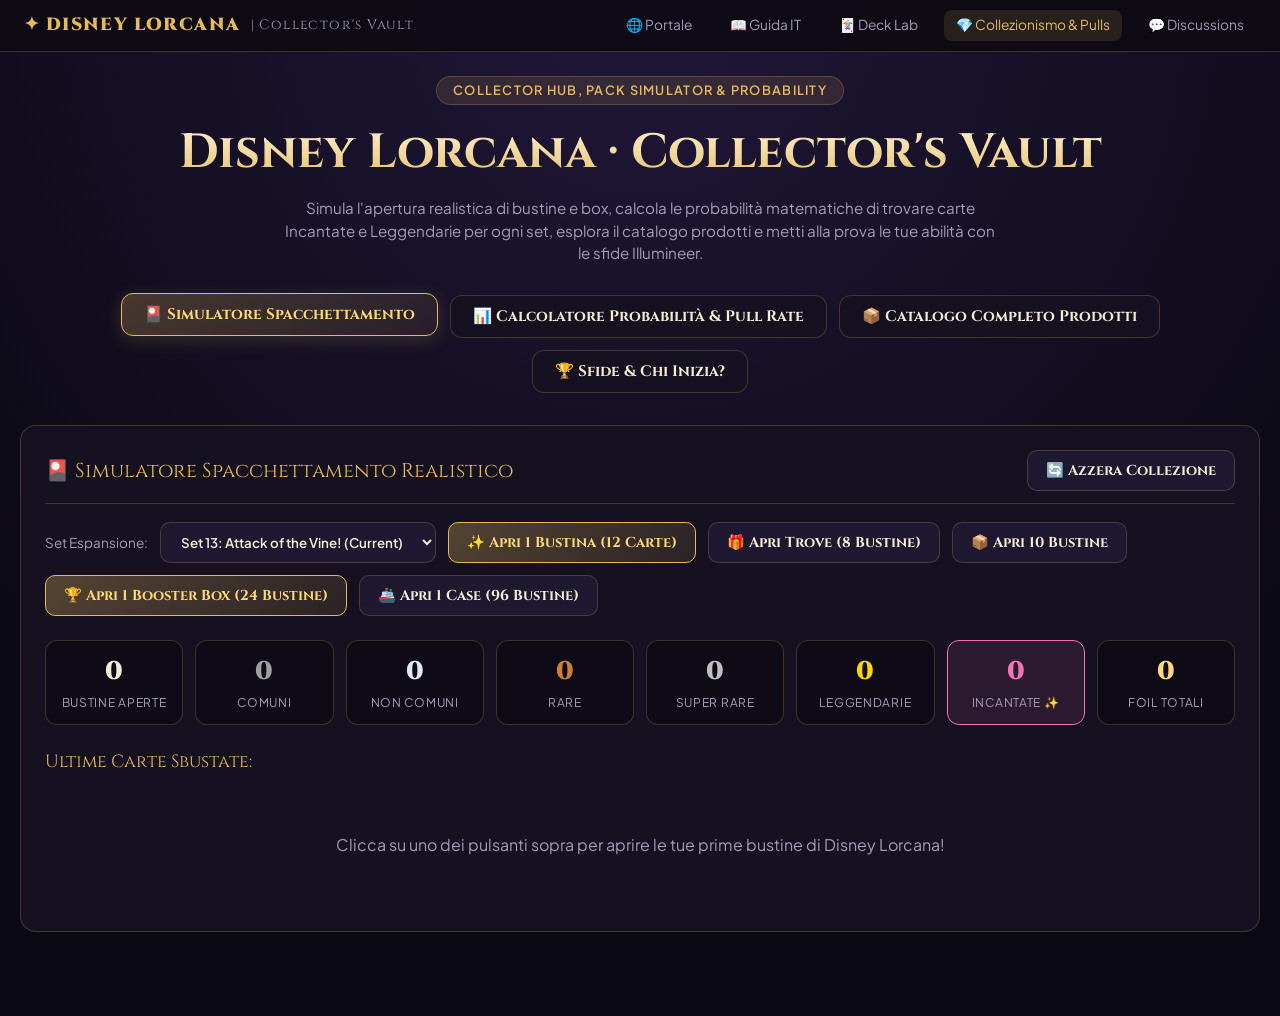
==== collector-vault.html @ 89099b7c "feat: add interactive Deck Lab, Collector's Vault pull simulator, probability calculator and communi" ====
<!DOCTYPE html>
<html lang="it">
<head>
  <meta charset="UTF-8">
  <meta name="viewport" content="width=device-width, initial-scale=1.0">
  <title>Disney Lorcana · Collector's Vault, Pull Simulator &amp; Probability</title>
  <meta name="description" content="Simulatore spacchettamento Disney Lorcana, calcolo probabilità pull rate da 1 a 96 bustine, catalogo completo dei prodotti ufficiali, sfide della community e decider primo giocatore.">
  <link rel="preconnect" href="https://fonts.googleapis.com">
  <link rel="preconnect" href="https://fonts.gstatic.com" crossorigin>
  <link href="https://fonts.googleapis.com/css2?family=Cinzel:wght@600;700;900&family=Plus+Jakarta+Sans:wght@400;500;600;700&display=swap" rel="stylesheet">
  <style>
    :root {
      --bg: #0b0913;
      --surface: #151120;
      --surface-2: #1e1830;
      --surface-hover: #292040;
      --line: rgba(229, 185, 92, 0.22);
      --parch: #f5edd6;
      --muted: #a69bb8;
      --gold: #e5b95c;
      --gold-soft: #ffd978;
      --common: #a0a0a0;
      --uncommon: #e2e8f0;
      --rare: #cd7f32;
      --super-rare: #c0c0c0;
      --legendary: #ffd700;
      --enchanted: #f472b6;
    }
    * { box-sizing: border-box; margin: 0; padding: 0; }
    body {
      background: radial-gradient(circle at 50% 0%, #201738 0%, var(--bg) 75%);
      color: var(--parch);
      font-family: 'Plus Jakarta Sans', sans-serif;
      min-height: 100vh;
      line-height: 1.5;
    }
    a { color: inherit; text-decoration: none; }

    /* Top Bar */
    .top-bar {
      background: rgba(14, 11, 20, 0.96);
      border-bottom: 1px solid var(--line);
      padding: 10px 24px;
      display: flex;
      justify-content: space-between;
      align-items: center;
      position: sticky;
      top: 0;
      z-index: 1000;
      backdrop-filter: blur(10px);
    }
    .top-brand {
      font-family: 'Cinzel', serif;
      font-weight: 900;
      letter-spacing: .08em;
      color: var(--gold);
      display: flex;
      align-items: center;
      gap: 10px;
      font-size: 1.1rem;
    }
    .top-links {
      display: flex;
      gap: 14px;
      font-size: .86rem;
    }
    .top-links a {
      color: var(--muted);
      padding: 5px 12px;
      border-radius: 8px;
      transition: all .2s;
    }
    .top-links a:hover, .top-links a.active {
      color: var(--gold);
      background: rgba(229, 185, 92, .12);
    }

    .wrap {
      max-width: 1400px;
      margin: 0 auto;
      padding: 24px 20px 60px;
    }

    /* Hero */
    .vault-header {
      text-align: center;
      margin-bottom: 30px;
    }
    .vault-badge {
      display: inline-block;
      padding: 4px 16px;
      border-radius: 99px;
      background: rgba(229, 185, 92, .12);
      border: 1px solid var(--line);
      font-size: .8rem;
      color: var(--gold);
      letter-spacing: .1em;
      text-transform: uppercase;
      font-weight: 600;
      margin-bottom: 12px;
    }
    h1 {
      font-family: 'Cinzel', serif;
      font-size: clamp(2rem, 4vw, 3rem);
      background: linear-gradient(180deg, #fff7df 0%, #e5b95c 100%);
      -webkit-background-clip: text;
      -webkit-text-fill-color: transparent;
      margin-bottom: 8px;
    }
    .vault-desc {
      color: var(--muted);
      font-size: .95rem;
      max-width: 720px;
      margin: 0 auto;
    }

    /* Tabs */
    .vault-tabs {
      display: flex;
      justify-content: center;
      gap: 12px;
      margin: 24px 0 32px;
      flex-wrap: wrap;
    }
    .tab-btn {
      background: var(--surface);
      border: 1px solid var(--line);
      color: var(--parch);
      padding: 10px 22px;
      border-radius: 12px;
      font-family: 'Cinzel', serif;
      font-size: .95rem;
      font-weight: 700;
      cursor: pointer;
      display: flex;
      align-items: center;
      gap: 8px;
      transition: all .2s;
    }
    .tab-btn:hover, .tab-btn.active {
      background: linear-gradient(135deg, rgba(229, 185, 92, .25), rgba(229, 185, 92, .08));
      border-color: var(--gold);
      color: var(--gold-soft);
      transform: translateY(-2px);
      box-shadow: 0 4px 18px rgba(229, 185, 92, .18);
    }

    /* Panels */
    .panel {
      background: var(--surface);
      border: 1px solid var(--line);
      border-radius: 16px;
      padding: 24px;
      margin-bottom: 24px;
    }
    .panel-head {
      display: flex;
      justify-content: space-between;
      align-items: center;
      margin-bottom: 18px;
      border-bottom: 1px solid var(--line);
      padding-bottom: 12px;
    }
    .panel-title {
      font-family: 'Cinzel', serif;
      font-size: 1.25rem;
      color: var(--gold);
      display: flex;
      align-items: center;
      gap: 8px;
    }

    /* Simulator Controls */
    .sim-controls {
      display: flex;
      gap: 12px;
      flex-wrap: wrap;
      margin-bottom: 24px;
      align-items: center;
    }
    .select-set {
      background: var(--surface-2);
      border: 1px solid var(--line);
      border-radius: 10px;
      padding: 10px 16px;
      color: var(--parch);
      font-family: var(--ui);
      font-weight: 600;
      outline: none;
    }
    .btn-pack {
      background: var(--surface-2);
      border: 1px solid var(--line);
      color: var(--parch);
      padding: 10px 18px;
      border-radius: 10px;
      font-family: 'Cinzel', serif;
      font-size: .9rem;
      cursor: pointer;
      font-weight: 700;
      transition: all .2s;
      display: inline-flex;
      align-items: center;
      gap: 6px;
    }
    .btn-pack:hover {
      border-color: var(--gold);
      color: var(--gold);
      transform: translateY(-2px);
    }
    .btn-pack.primary {
      background: linear-gradient(135deg, rgba(229, 185, 92, .3), rgba(229, 185, 92, .1));
      border-color: var(--gold);
      color: var(--gold-soft);
    }

    /* Pull Counter Summary */
    .pull-stats-grid {
      display: grid;
      grid-template-columns: repeat(auto-fit, minmax(130px, 1fr));
      gap: 12px;
      margin-bottom: 24px;
      text-align: center;
    }
    .pull-stat-box {
      background: rgba(0,0,0,0.3);
      border: 1px solid var(--line);
      border-radius: 12px;
      padding: 12px 8px;
    }
    .pull-stat-val {
      font-family: 'Cinzel', serif;
      font-size: 1.6rem;
      font-weight: 900;
      margin-bottom: 2px;
    }
    .pull-stat-lbl {
      font-size: .75rem;
      color: var(--muted);
      text-transform: uppercase;
      letter-spacing: .06em;
    }

    /* Pulled Cards Display */
    .cards-grid {
      display: grid;
      grid-template-columns: repeat(auto-fill, minmax(140px, 1fr));
      gap: 12px;
      max-height: 540px;
      overflow-y: auto;
      padding: 10px 4px;
    }
    .pulled-card {
      background: var(--surface-2);
      border: 1px solid var(--line);
      border-radius: 10px;
      padding: 12px 10px;
      text-align: center;
      position: relative;
      display: flex;
      flex-direction: column;
      justify-content: space-between;
      min-height: 140px;
      transition: all .25s;
    }
    .pulled-card:hover {
      transform: translateY(-4px);
    }
    .pulled-card.rarity-Common { border-color: rgba(255,255,255,0.15); }
    .pulled-card.rarity-Uncommon { border-color: rgba(255,255,255,0.4); }
    .pulled-card.rarity-Rare { border-color: var(--rare); box-shadow: 0 0 10px rgba(205,127,50,0.2); }
    .pulled-card.rarity-Super-Rare { border-color: var(--super-rare); box-shadow: 0 0 12px rgba(192,192,192,0.3); }
    .pulled-card.rarity-Legendary {
      border-color: var(--legendary);
      box-shadow: 0 0 20px rgba(255,215,0,0.4);
      background: linear-gradient(160deg, rgba(255,215,0,0.1), var(--surface-2));
    }
    .pulled-card.rarity-Enchanted {
      border-color: var(--enchanted);
      background: linear-gradient(135deg, rgba(244,114,182,0.25), rgba(168,85,247,0.25), var(--surface-2));
      box-shadow: 0 0 30px rgba(244,114,182,0.6);
      animation: pulseShimmer 2s infinite alternate;
    }
    @keyframes pulseShimmer {
      from { transform: scale(1); box-shadow: 0 0 20px rgba(244,114,182,0.5); }
      to { transform: scale(1.03); box-shadow: 0 0 35px rgba(168,85,247,0.8); }
    }
    .pulled-foil-badge {
      position: absolute;
      top: 6px;
      right: 6px;
      font-size: .65rem;
      background: linear-gradient(90deg, #ffd700, #ff80bf);
      color: #0b0913;
      font-weight: 900;
      padding: 2px 6px;
      border-radius: 99px;
    }

    /* Probability Calculator Section */
    .slider-box {
      background: rgba(0,0,0,0.3);
      border: 1px solid var(--line);
      border-radius: 12px;
      padding: 20px;
      margin-bottom: 20px;
    }
    .slider-row {
      display: flex;
      align-items: center;
      gap: 16px;
      margin-top: 10px;
    }
    .slider-input {
      flex: 1;
      accent-color: var(--gold);
      height: 8px;
    }
    .slider-count-display {
      font-family: 'Cinzel', serif;
      font-size: 1.8rem;
      font-weight: 700;
      color: var(--gold);
      min-width: 80px;
      text-align: right;
    }
    .expectancy-grid {
      display: grid;
      grid-template-columns: repeat(auto-fit, minmax(220px, 1fr));
      gap: 16px;
    }
    .exp-card {
      background: var(--surface-2);
      border: 1px solid var(--line);
      border-radius: 12px;
      padding: 16px;
    }
    .exp-title {
      font-size: .82rem;
      color: var(--muted);
      text-transform: uppercase;
      letter-spacing: .06em;
      margin-bottom: 6px;
    }
    .exp-value {
      font-family: 'Cinzel', serif;
      font-size: 1.6rem;
      font-weight: 700;
      color: var(--parch);
    }
    .exp-sub {
      font-size: .8rem;
      color: var(--muted);
      margin-top: 4px;
    }

    /* Product Catalog Grid */
    .prod-grid {
      display: grid;
      grid-template-columns: repeat(auto-fit, minmax(300px, 1fr));
      gap: 20px;
    }
    .prod-card {
      background: var(--surface-2);
      border: 1px solid var(--line);
      border-radius: 14px;
      padding: 20px;
      display: flex;
      flex-direction: column;
      justify-content: space-between;
    }
    .prod-icon {
      font-size: 2.2rem;
      margin-bottom: 8px;
    }
    .prod-title {
      font-family: 'Cinzel', serif;
      font-size: 1.15rem;
      color: var(--gold);
      margin-bottom: 6px;
    }
    .prod-contents {
      font-size: .86rem;
      color: var(--muted);
      margin-bottom: 14px;
    }
    .prod-tag {
      display: inline-block;
      font-size: .74rem;
      background: rgba(229,185,92,0.12);
      border: 1px solid var(--line);
      padding: 4px 10px;
      border-radius: 6px;
      color: var(--gold-soft);
      font-weight: 600;
    }

    /* Challenges & Achievements */
    .quest-card {
      background: linear-gradient(135deg, rgba(229,185,92,0.1), var(--surface-2));
      border: 1px solid var(--gold);
      border-radius: 16px;
      padding: 24px;
      text-align: center;
      margin-bottom: 24px;
    }
    .quest-title {
      font-family: 'Cinzel', serif;
      font-size: 1.4rem;
      color: var(--gold);
      margin-bottom: 10px;
    }
    .quest-body {
      font-size: 1.05rem;
      color: var(--parch);
      max-width: 600px;
      margin: 0 auto 18px;
    }
    .achieve-grid {
      display: grid;
      grid-template-columns: repeat(auto-fit, minmax(260px, 1fr));
      gap: 16px;
    }
    .achieve-box {
      background: var(--surface-2);
      border: 1px solid var(--line);
      border-radius: 12px;
      padding: 16px;
      display: flex;
      align-items: center;
      gap: 14px;
      cursor: pointer;
      transition: all .2s;
    }
    .achieve-box.unlocked {
      border-color: #4ade80;
      background: rgba(74, 222, 128, 0.08);
    }
    .achieve-icon {
      font-size: 2rem;
      filter: grayscale(100%);
      transition: filter .2s;
    }
    .achieve-box.unlocked .achieve-icon {
      filter: grayscale(0%);
    }

    /* Coin Flipper Decider */
    .coin-wrap {
      text-align: center;
      padding: 20px;
    }
    .coin {
      width: 100px;
      height: 100px;
      margin: 0 auto 16px;
      border-radius: 50%;
      background: linear-gradient(45deg, #ffd700, #b2862d);
      border: 3px solid #fff3c4;
      display: flex;
      align-items: center;
      justify-content: center;
      font-family: 'Cinzel', serif;
      font-size: 1.8rem;
      font-weight: 900;
      color: #0b0913;
      box-shadow: 0 0 24px rgba(255, 215, 0, 0.4);
      cursor: pointer;
      transition: transform 0.6s ease-out;
    }
    .coin.flipping {
      animation: flipCoin 0.8s ease-in-out;
    }
    @keyframes flipCoin {
      0% { transform: rotateY(0deg) scale(1); }
      50% { transform: rotateY(720deg) scale(1.2); }
      100% { transform: rotateY(1440deg) scale(1); }
    }
  </style>
</head>
<body>

  <!-- Top Bar -->
  <div class="top-bar">
    <a href="index.html" class="top-brand">
      <span>✦ DISNEY LORCANA</span>
      <span style="color:var(--muted);font-weight:400;font-size:.85rem;">| Collector's Vault</span>
    </a>
    <div class="top-links">
      <a href="index.html">🌐 Portale</a>
      <a href="guide/guida-lorcana-it.html">📖 Guida IT</a>
      <a href="deck-lab.html">🃏 Deck Lab</a>
      <a href="collector-vault.html" class="active">💎 Collezionismo &amp; Pulls</a>
      <a href="https://github.com/MRJonam91/disney-lorcana-companion/discussions" target="_blank">💬 Discussions</a>
    </div>
  </div>

  <div class="wrap">

    <div class="vault-header">
      <div class="vault-badge">Collector Hub, Pack Simulator &amp; Probability</div>
      <h1>Disney Lorcana · Collector's Vault</h1>
      <p class="vault-desc">Simula l'apertura realistica di bustine e box, calcola le probabilità matematiche di trovare carte Incantate e Leggendarie per ogni set, esplora il catalogo prodotti e metti alla prova le tue abilità con le sfide Illumineer.</p>
    </div>

    <!-- Navigation Tabs -->
    <div class="vault-tabs">
      <button class="tab-btn active" onclick="switchVaultTab('simulator')">🎴 Simulatore Spacchettamento</button>
      <button class="tab-btn" onclick="switchVaultTab('probability')">📊 Calcolatore Probabilità &amp; Pull Rate</button>
      <button class="tab-btn" onclick="switchVaultTab('products')">📦 Catalogo Completo Prodotti</button>
      <button class="tab-btn" onclick="switchVaultTab('challenges')">🏆 Sfide &amp; Chi Inizia?</button>
    </div>

    <!-- 1. SIMULATOR VIEW -->
    <div id="view-simulator">
      <div class="panel">
        <div class="panel-head">
          <div class="panel-title">🎴 Simulatore Spacchettamento Realistico</div>
          <button class="btn-pack" onclick="resetPullStats()">🔄 Azzera Collezione</button>
        </div>

        <!-- Controls -->
        <div class="sim-controls">
          <label style="font-size:.85rem;color:var(--muted);">Set Espansione:</label>
          <select class="select-set" id="selectSimSet" onchange="changeSet()">
            <option value="set13">Set 13: Attack of the Vine! (Current)</option>
            <option value="set14">Set 14: Hyperia City (New Release)</option>
            <option value="set12">Set 12: Wilds Unknown</option>
            <option value="set1">Set 1: The First Chapter</option>
            <option value="set2">Set 2: Rise of the Floodborn</option>
            <option value="set3">Set 3: Into the Inklands</option>
            <option value="set4">Set 4: Ursula's Return</option>
            <option value="set5">Set 5: Shimmering Skies</option>
            <option value="set6">Set 6: Azurite Sea</option>
          </select>

          <button class="btn-pack primary" onclick="openPacks(1)">✨ Apri 1 Bustina (12 Carte)</button>
          <button class="btn-pack" onclick="openPacks(8)">🎁 Apri Trove (8 Bustine)</button>
          <button class="btn-pack" onclick="openPacks(10)">📦 Apri 10 Bustine</button>
          <button class="btn-pack primary" onclick="openPacks(24)">🏆 Apri 1 Booster Box (24 Bustine)</button>
          <button class="btn-pack" onclick="openPacks(96)">🚢 Apri 1 Case (96 Bustine)</button>
        </div>

        <!-- Pull Summary Bar -->
        <div class="pull-stats-grid">
          <div class="pull-stat-box">
            <div class="pull-stat-val" id="cntPacks" style="color:var(--parch);">0</div>
            <div class="pull-stat-lbl">Bustine Aperte</div>
          </div>
          <div class="pull-stat-box">
            <div class="pull-stat-val" id="cntCommon" style="color:var(--common);">0</div>
            <div class="pull-stat-lbl">Comuni</div>
          </div>
          <div class="pull-stat-box">
            <div class="pull-stat-val" id="cntUncommon" style="color:var(--uncommon);">0</div>
            <div class="pull-stat-lbl">Non Comuni</div>
          </div>
          <div class="pull-stat-box">
            <div class="pull-stat-val" id="cntRare" style="color:var(--rare);">0</div>
            <div class="pull-stat-lbl">Rare</div>
          </div>
          <div class="pull-stat-box">
            <div class="pull-stat-val" id="cntSuperRare" style="color:var(--super-rare);">0</div>
            <div class="pull-stat-lbl">Super Rare</div>
          </div>
          <div class="pull-stat-box">
            <div class="pull-stat-val" id="cntLegendary" style="color:var(--legendary);">0</div>
            <div class="pull-stat-lbl">Leggendarie</div>
          </div>
          <div class="pull-stat-box" style="border-color:var(--enchanted);background:rgba(244,114,182,0.1);">
            <div class="pull-stat-val" id="cntEnchanted" style="color:var(--enchanted);">0</div>
            <div class="pull-stat-lbl">Incantate ✨</div>
          </div>
          <div class="pull-stat-box">
            <div class="pull-stat-val" id="cntFoils" style="color:var(--gold-soft);">0</div>
            <div class="pull-stat-lbl">Foil Totali</div>
          </div>
        </div>

        <!-- Cards Container -->
        <div style="font-family:'Cinzel',serif;font-size:1.1rem;color:var(--gold);margin-bottom:8px;">Ultime Carte Sbustate:</div>
        <div class="cards-grid" id="pulledCardsGrid">
          <div style="grid-column: 1 / -1; text-align:center; padding: 40px; color:var(--muted);">
            Clicca su uno dei pulsanti sopra per aprire le tue prime bustine di Disney Lorcana!
          </div>
        </div>
      </div>
    </div>

    <!-- 2. PROBABILITY VIEW -->
    <div id="view-probability" style="display:none;">
      <div class="panel">
        <div class="panel-head">
          <div class="panel-title">📊 Calcolatore Probabilità Matematiche &amp; Pull Rate</div>
        </div>
        <p style="font-size:.9rem;color:var(--muted);margin-bottom:16px;">
          Muovi lo slider per calcolare esattamente cosa aspettarti in base al numero di bustine o prodotti che desideri acquistare.
          I calcoli si basano sui dati statistici verificati su campioni di oltre 50.000 bustine ufficiali Ravensburger.
        </p>

        <!-- Slider -->
        <div class="slider-box">
          <div style="display:flex;justify-content:space-between;align-items:center;">
            <label style="font-weight:700;color:var(--gold);">Numero di Bustine da Analizzare:</label>
            <div class="slider-count-display"><span id="sliderVal">24</span> 🎴</div>
          </div>
          <div class="slider-row">
            <span style="font-size:.8rem;color:var(--muted);">1 (Singola)</span>
            <input type="range" class="slider-input" id="packSlider" min="1" max="100" value="24" oninput="updateProbabilityCalc(this.value)">
            <span style="font-size:.8rem;color:var(--muted);">100 (Più di un Case)</span>
          </div>
        </div>

        <!-- Expected Values Grid -->
        <div class="expectancy-grid">
          <div class="exp-card">
            <div class="exp-title">Probabilità Incantata (Enchanted)</div>
            <div class="exp-value" id="expEnchantedProb" style="color:var(--enchanted);">26.1%</div>
            <div class="exp-sub">Chance di trovare <b>almeno 1</b> carta Incantata su <span class="exp-pack-n">24</span> bustine (tasso 1:80).</div>
          </div>

          <div class="exp-card">
            <div class="exp-title">Leggendarie Attese (Media)</div>
            <div class="exp-value" id="expLegendary" style="color:var(--legendary);">3.6 - 4.2</div>
            <div class="exp-sub">Circa 1 Leggendaria ogni 6-7 bustine aperte.</div>
          </div>

          <div class="exp-card">
            <div class="exp-title">Super Rare Attese (Media)</div>
            <div class="exp-value" id="expSuperRare" style="color:var(--super-rare);">12.0 - 14.5</div>
            <div class="exp-sub">Circa 1 Super Rara ogni 3-4 bustine.</div>
          </div>

          <div class="exp-card">
            <div class="exp-title">Carte Foil Garantite</div>
            <div class="exp-value" id="expFoils" style="color:var(--gold-soft);">24</div>
            <div class="exp-sub">1 carta foil garantita al 100% in ogni bustina.</div>
          </div>
        </div>

        <!-- Formula Note -->
        <div style="margin-top:24px;background:rgba(0,0,0,0.3);border:1px solid var(--line);border-radius:12px;padding:16px;font-size:.84rem;color:var(--muted);">
          <b style="color:var(--gold);">📐 Formula Matematica Applicata:</b>
          La probabilità cumulativa di sbustare almeno un'Incantata è calcolata tramite distribuzione binomiale:
          <code>P(almeno 1) = 1 - (1 - 1/80)^N</code>, dove N è il numero di bustine aperte.
        </div>
      </div>
    </div>

    <!-- 3. PRODUCTS CATALOG VIEW -->
    <div id="view-products" style="display:none;">
      <div class="panel">
        <div class="panel-head">
          <div class="panel-title">📦 Catalogo Completo dei Prodotti Disney Lorcana</div>
        </div>
        <p style="font-size:.9rem;color:var(--muted);margin-bottom:20px;">
          Tutti i tipi di prodotto ufficiali pubblicati da Ravensburger, con il contenuto esatto e consigli per gli acquisti.
        </p>

        <div class="prod-grid">
          <div class="prod-card">
            <div>
              <div class="prod-icon">🎴</div>
              <div class="prod-title">Booster Pack (Bustina Singola)</div>
              <div class="prod-contents">
                Contiene 12 carte: 6 Comuni, 3 Non Comuni, 2 carte Rare, Super Rare o Leggendarie, e 1 carta Foil garantita (qualsiasi rarità inclusa Incantata).
              </div>
            </div>
            <span class="prod-tag">Prezzo cons: ~5.99€ · Ideale per draft</span>
          </div>

          <div class="prod-card">
            <div>
              <div class="prod-icon">🏆</div>
              <div class="prod-title">Booster Display Box (24 Bustine)</div>
              <div class="prod-contents">
                Il prodotto re del collezionismo: 24 bustine (288 carte totali). Garantisce mediamente 4-5 Leggendarie, 12-14 Super Rare e circa il 26-28% di probabilità di contenere una rara carta Incantata!
              </div>
            </div>
            <span class="prod-tag">24 Pack · Miglior rapporto qualità/prezzo</span>
          </div>

          <div class="prod-card">
            <div>
              <div class="prod-icon">🎁</div>
              <div class="prod-title">Illumineer's Trove</div>
              <div class="prod-contents">
                Scatola deluxe per riporre le carte con 6 divisori tematici, 8 bustine booster, 6 dadi metallizzati contatore danno ad alta precisione e 1 contatore lore a rotella girevole.
              </div>
            </div>
            <span class="prod-tag">8 Pack + Accessori · Must-have per iniziare</span>
          </div>

          <div class="prod-card">
            <div>
              <div class="prod-icon">⚔️</div>
              <div class="prod-title">Starter Decks (Mazzo Base)</div>
              <div class="prod-contents">
                Mazzo precostruito completo a 60 carte pronto per giocare subito con 2 combinazioni di inchiostro, include 1 bustina booster per espanderlo, segnalini danno e libretto regole.
              </div>
            </div>
            <span class="prod-tag">60 Carte + 1 Pack · Perfetto per novizi</span>
          </div>

          <div class="prod-card">
            <div>
              <div class="prod-icon">🌟</div>
              <div class="prod-title">Gift Sets &amp; Collector's Edition</div>
              <div class="prod-contents">
                Scatole speciali con 4 bustine booster, 2 carte promozionali foil esclusive e 2 carte promozionali giganti oversize da collezione con arte olografica alternativa.
              </div>
            </div>
            <span class="prod-tag">Promo esclusive + 4 Pack</span>
          </div>

          <div class="prod-card">
            <div>
              <div class="prod-icon">🐙</div>
              <div class="prod-title">Illumineer's Quest: Deep Trouble</div>
              <div class="prod-contents">
                La prima espansione cooperativa e solitaria: affronta il boss Ursula e il suo mazzo automatico potenziato. Include 2 mazzi giocatore precostruiti da 60 carte e tappetini gioco.
              </div>
            </div>
            <span class="prod-tag">Modalità Co-op / Solitario · 1-4 Giocatori</span>
          </div>
        </div>
      </div>
    </div>

    <!-- 4. CHALLENGES & DECIDER VIEW -->
    <div id="view-challenges" style="display:none;">
      
      <!-- Random Challenge Generator -->
      <div class="quest-card">
        <div class="quest-title">🎲 Sfida della Serata (Community Quest Generator)</div>
        <div class="quest-body" id="questText">
          "Vinci una partita senza mai sfidare un personaggio avversario (vittoria puramente pacifista)."
        </div>
        <button class="btn-pack primary" onclick="generateNewQuest()">⚡ Genera Nuova Sfida per la Partita</button>
      </div>

      <!-- Coin Flipper -->
      <div class="panel">
        <div class="panel-head">
          <div class="panel-title">🪙 Chi Inizia il Turno 1? (Illumineer Coin Flip)</div>
        </div>
        <div class="coin-wrap">
          <div class="coin" id="coinDecider" onclick="flipCoin()">✦</div>
          <div style="font-size:1.1rem;font-weight:700;color:var(--gold);" id="coinResult">Clicca sulla moneta d'oro per lanciare!</div>
        </div>
      </div>

      <!-- Achievements Tracker -->
      <div class="panel">
        <div class="panel-head">
          <div class="panel-title">🏆 Traguardi &amp; Trofei Illumineer</div>
          <span style="font-size:.8rem;color:var(--muted);">Clicca per segnare come completato (salvataggio locale)</span>
        </div>
        <div class="achieve-grid" id="achievementsContainer">
          <!-- Populated by JS -->
        </div>
      </div>

    </div>

  </div>

  <script>
    // SIMULATOR SETTINGS & CARD POOL
    const SET_NAMES = {
      set13: 'Attack of the Vine! (Set 13)',
      set14: 'Hyperia City (Set 14)',
      set12: 'Wilds Unknown (Set 12)',
      set1: 'The First Chapter (Set 1)',
      set2: 'Rise of the Floodborn (Set 2)',
      set3: 'Into the Inklands (Set 3)',
      set4: "Ursula's Return (Set 4)",
      set5: 'Shimmering Skies (Set 5)',
      set6: 'Azurite Sea (Set 6)'
    };

    // SAMPLE CARD NAMES PER RARITY FOR SIMULATION
    const CARD_SAMPLES = {
      Common: ['Robin Hood - Bowman', 'Minnie - Adventurer', 'Stitch - Little Rocket', 'Peter Pan - Never Land Hero', 'Olaf - Friendly Snowman', 'HeiHei - Boat Snack', 'Goofy - Musketeer', 'Duke of Weselton', 'Captain Hook - Forceful Duelist', 'Aladdin - Street Rat'],
      Uncommon: ['Flynn Rider - Charming Rogue', 'Tinker Bell - Tiny Tactician', 'Cinderella - Ballroom Sensation', 'Gramma Tala - Storyteller', 'Simba - Protective Cub', 'Megara - Pulling the Strings', 'Mushu - Stealthy Dragon', 'Develop Your Brain', 'Smash', 'One Jump Ahead'],
      Rare: ['Mickey Mouse - Detective', 'Madam Mim - Fox', 'Merlin - Goat', 'Tod - Clever Fox', 'Fishbone Quill', 'Sisu - Daring Visitor', 'Grab Your Sword', 'Let It Go', 'Arthur - King in the Making', 'Brawl'],
      'Super Rare': ['Mickey Mouse - Bob Cratchit', 'Merlin - Rabbit', 'Dr. Bushroot - Evil Botanist', 'Ariel - Spectacular Singer', 'Robin Hood - Champion of Sherwood', 'Cinderella - Stouthearted', 'Piglet - Pirate Captain', 'Jafar - Illusionist'],
      Legendary: ['Mickey & Minnie - Adventuring Duo', 'Elsa - Spirit of Winter', 'Tinker Bell - Giant Fairy', 'Maleficent - Dragon', 'Be Prepared', 'A Whole New World', 'Stitch - Carefree Surfer', 'Diablo - Devoted Herald'],
      Enchanted: ['✨ Mickey & Minnie - Adventuring Duo (Enchanted)', '✨ Elsa - Spirit of Winter (Enchanted)', '✨ Cinderella - Stouthearted (Enchanted)', '✨ Stitch - Carefree Surfer (Enchanted)', '✨ Tinker Bell - Giant Fairy (Enchanted)', '✨ Diablo - Devoted Herald (Enchanted)']
    };

    let simStats = {
      packs: 0,
      Common: 0,
      Uncommon: 0,
      Rare: 0,
      'Super Rare': 0,
      Legendary: 0,
      Enchanted: 0,
      foils: 0
    };

    // OPEN PACKS
    function openPacks(n) {
      const grid = document.getElementById('pulledCardsGrid');
      grid.innerHTML = '';

      const pulled = [];

      for (let p = 0; p < n; p++) {
        simStats.packs++;
        // 12 cards per pack:
        // 6 Commons
        for (let i = 0; i < 6; i++) {
          simStats.Common++;
          pulled.push({ name: getRandomSample('Common'), rarity: 'Common', foil: false });
        }
        // 3 Uncommons
        for (let i = 0; i < 3; i++) {
          simStats.Uncommon++;
          pulled.push({ name: getRandomSample('Uncommon'), rarity: 'Uncommon', foil: false });
        }
        // 2 Rare+ slots
        for (let i = 0; i < 2; i++) {
          const roll = Math.random();
          let r = 'Rare';
          if (roll < 0.16) {
            r = 'Legendary';
            simStats.Legendary++;
          } else if (roll < 0.46) {
            r = 'Super Rare';
            simStats['Super Rare']++;
          } else {
            simStats.Rare++;
          }
          pulled.push({ name: getRandomSample(r), rarity: r, foil: false });
        }
        // 1 Foil slot (100% foil)
        simStats.foils++;
        const foilRoll = Math.random();
        let foilRarity = 'Common';
        let isEnchanted = false;

        // 1:80 chance for Enchanted in pack (~1.25%)
        if (foilRoll < 0.0125) {
          foilRarity = 'Enchanted';
          isEnchanted = true;
          simStats.Enchanted++;
        } else if (foilRoll < 0.05) {
          foilRarity = 'Legendary';
          simStats.Legendary++;
        } else if (foilRoll < 0.18) {
          foilRarity = 'Super Rare';
          simStats['Super Rare']++;
        } else if (foilRoll < 0.48) {
          foilRarity = 'Rare';
          simStats.Rare++;
        } else if (foilRoll < 0.75) {
          foilRarity = 'Uncommon';
          simStats.Uncommon++;
        } else {
          simStats.Common++;
        }

        pulled.push({
          name: isEnchanted ? getRandomSample('Enchanted') : getRandomSample(foilRarity),
          rarity: foilRarity,
          foil: true
        });
      }

      updateStatsUI();

      // Display up to 36 cards to prevent DOM freeze
      const displayCards = pulled.slice(-36);
      displayCards.forEach(c => {
        const div = document.createElement('div');
        const rarityClass = `rarity-${c.rarity.replace(' ', '-')}`;
        div.className = `pulled-card ${rarityClass}`;
        div.innerHTML = `
          ${c.foil ? '<span class="pulled-foil-badge">FOIL</span>' : ''}
          <div style="font-size:1.4rem;margin:8px 0;">${getRarityIcon(c.rarity)}</div>
          <div style="font-weight:700;font-size:.85rem;color:var(--parch);line-height:1.2;">${c.name}</div>
          <div style="font-size:.72rem;color:var(--muted);margin-top:6px;">${c.rarity}</div>
        `;
        grid.appendChild(div);
      });
    }

    function getRandomSample(rarity) {
      const arr = CARD_SAMPLES[rarity] || CARD_SAMPLES.Common;
      return arr[Math.floor(Math.random() * arr.length)];
    }

    function getRarityIcon(rarity) {
      switch(rarity) {
        case 'Common': return '⚪';
        case 'Uncommon': return '📖';
        case 'Rare': return '🔺';
        case 'Super Rare': return '🔷';
        case 'Legendary': return '⬟';
        case 'Enchanted': return '✨';
        default: return '✦';
      }
    }

    function updateStatsUI() {
      document.getElementById('cntPacks').innerText = simStats.packs;
      document.getElementById('cntCommon').innerText = simStats.Common;
      document.getElementById('cntUncommon').innerText = simStats.Uncommon;
      document.getElementById('cntRare').innerText = simStats.Rare;
      document.getElementById('cntSuperRare').innerText = simStats['Super Rare'];
      document.getElementById('cntLegendary').innerText = simStats.Legendary;
      document.getElementById('cntEnchanted').innerText = simStats.Enchanted;
      document.getElementById('cntFoils').innerText = simStats.foils;
    }

    function resetPullStats() {
      simStats = { packs: 0, Common: 0, Uncommon: 0, Rare: 0, 'Super Rare': 0, Legendary: 0, Enchanted: 0, foils: 0 };
      updateStatsUI();
      document.getElementById('pulledCardsGrid').innerHTML = `
        <div style="grid-column: 1 / -1; text-align:center; padding: 40px; color:var(--muted);">
          Contatore azzerato. Apri nuove bustine!
        </div>
      `;
    }

    function changeSet() {
      resetPullStats();
    }

    // PROBABILITY CALCULATOR
    function updateProbabilityCalc(n) {
      n = parseInt(n);
      document.getElementById('sliderVal').innerText = n;
      document.querySelectorAll('.exp-pack-n').forEach(el => el.innerText = n);

      // Prob of at least 1 enchanted: 1 - (1 - 1/80)^n
      const pEnchanted = (1 - Math.pow(1 - 1/80, n)) * 100;
      document.getElementById('expEnchantedProb').innerText = pEnchanted.toFixed(1) + '%';

      // Legendary expectancy: ~0.16 per pack in rare slot * 2 = 0.32 + foil chance 0.03 = ~0.17 per pack
      const legMin = (n * 0.15).toFixed(1);
      const legMax = (n * 0.18).toFixed(1);
      document.getElementById('expLegendary').innerText = `${legMin} - ${legMax}`;

      // Super rare expectancy: ~0.55 per pack
      const srMin = (n * 0.5).toFixed(1);
      const srMax = (n * 0.6).toFixed(1);
      document.getElementById('expSuperRare').innerText = `${srMin} - ${srMax}`;

      // Foils guaranteed = n
      document.getElementById('expFoils').innerText = n;
    }

    // TAB SWITCHER
    function switchVaultTab(tab) {
      document.querySelectorAll('.tab-btn').forEach(b => b.classList.remove('active'));
      const views = ['simulator', 'probability', 'products', 'challenges'];
      views.forEach((v, i) => {
        const el = document.getElementById(`view-${v}`);
        if (el) el.style.display = (v === tab) ? 'block' : 'none';
        if (v === tab) {
          document.querySelectorAll('.tab-btn')[i].classList.add('active');
        }
      });
    }

    // RANDOM QUESTS
    const QUESTS = [
      "Vinci una partita senza mai sfidare un personaggio avversario (vittoria pacifista tramite sole missioni).",
      "Risolvi la combinazione 'Duo Shift' entro il Turno 3 giocando Mickey e Minnie.",
      "Canta almeno 3 canzoni diverse nella stessa partita usando personaggi con la keyword Singer.",
      "Raggiungi 10 inchiostri nel Calamaio prima che il tuo avversario ne abbia accumulati 6.",
      "Vinci mantenendo in gioco almeno 3 personaggi protetti da Ward contemporaneamente.",
      "Gioca e mantieni attiva una carta Luogo per almeno 3 turni consecutivi.",
      "Vinci una partita con un mazzo costruito interamente con un singolo colore d'inchiostro (Mono-Ink Challenge).",
      "Accumula esattamente 20 Lore in un singolo turno partendo da meno di 10 Lore!"
    ];

    function generateNewQuest() {
      const q = QUESTS[Math.floor(Math.random() * QUESTS.length)];
      document.getElementById('questText').innerText = `"${q}"`;
    }

    // COIN FLIP
    function flipCoin() {
      const coin = document.getElementById('coinDecider');
      const res = document.getElementById('coinResult');
      coin.classList.add('flipping');
      res.innerText = 'Lancio in corso...';

      setTimeout(() => {
        coin.classList.remove('flipping');
        const winner = Math.random() < 0.5 ? 'GIOCATORE 1 INIZIA' : 'GIOCATORE 2 INIZIA';
        coin.innerText = winner.includes('1') ? 'P1' : 'P2';
        res.innerHTML = `🏆 Risultato: <span style="color:var(--gold-soft);">${winner}</span>!`;
      }, 700);
    }

    // ACHIEVEMENTS
    const ACHIEVEMENTS = [
      { id: 'ach_duo', name: 'Maestro del Duo Shift', desc: 'Risolto con successo il Duo Shift a costo 0.' },
      { id: 'ach_lore20', name: 'Vittoria Folgorante', desc: 'Raggiunti 20 punti Lore prima del Turno 6.' },
      { id: 'ach_singer', name: 'Coro dell\'Illuminarium', desc: 'Cantata una canzone a costo 5 o superiore gratis.' },
      { id: 'ach_pull_ench', name: 'Baciato dalla Sorte', desc: 'Trovata una carta Incantata nel simulatore di spacchettamento.' },
      { id: 'ach_ward', name: 'Fortezza Inviolabile', desc: 'Schierati 3 personaggi con Ward contemporaneamente.' },
      { id: 'ach_box', name: 'Apertura Epica', desc: 'Aperto un intero Booster Box da 24 bustine nel Vault.' }
    ];

    function renderAchievements() {
      const cont = document.getElementById('achievementsContainer');
      cont.innerHTML = '';
      const saved = JSON.parse(localStorage.getItem('lorcana_achieve') || '{}');

      ACHIEVEMENTS.forEach(a => {
        const isUnlocked = !!saved[a.id];
        const box = document.createElement('div');
        box.className = `achieve-box ${isUnlocked ? 'unlocked' : ''}`;
        box.onclick = () => toggleAchievement(a.id);
        box.innerHTML = `
          <div class="achieve-icon">${isUnlocked ? '🏆' : '🔒'}</div>
          <div>
            <div style="font-weight:700;font-size:.9rem;color:var(--parch);">${a.name}</div>
            <div style="font-size:.78rem;color:var(--muted);">${a.desc}</div>
            <div style="font-size:.7rem;color:${isUnlocked ? '#4ade80' : 'var(--muted)'};margin-top:2px;">
              ${isUnlocked ? '✓ Sbloccato' : '○ Clicca per sbloccare'}
            </div>
          </div>
        `;
        cont.appendChild(box);
      });
    }

    function toggleAchievement(id) {
      const saved = JSON.parse(localStorage.getItem('lorcana_achieve') || '{}');
      saved[id] = !saved[id];
      localStorage.setItem('lorcana_achieve', JSON.stringify(saved));
      renderAchievements();
    }

    // Initialize
    window.addEventListener('DOMContentLoaded', () => {
      updateProbabilityCalc(24);
      renderAchievements();
    });
  </script>
</body>
</html>
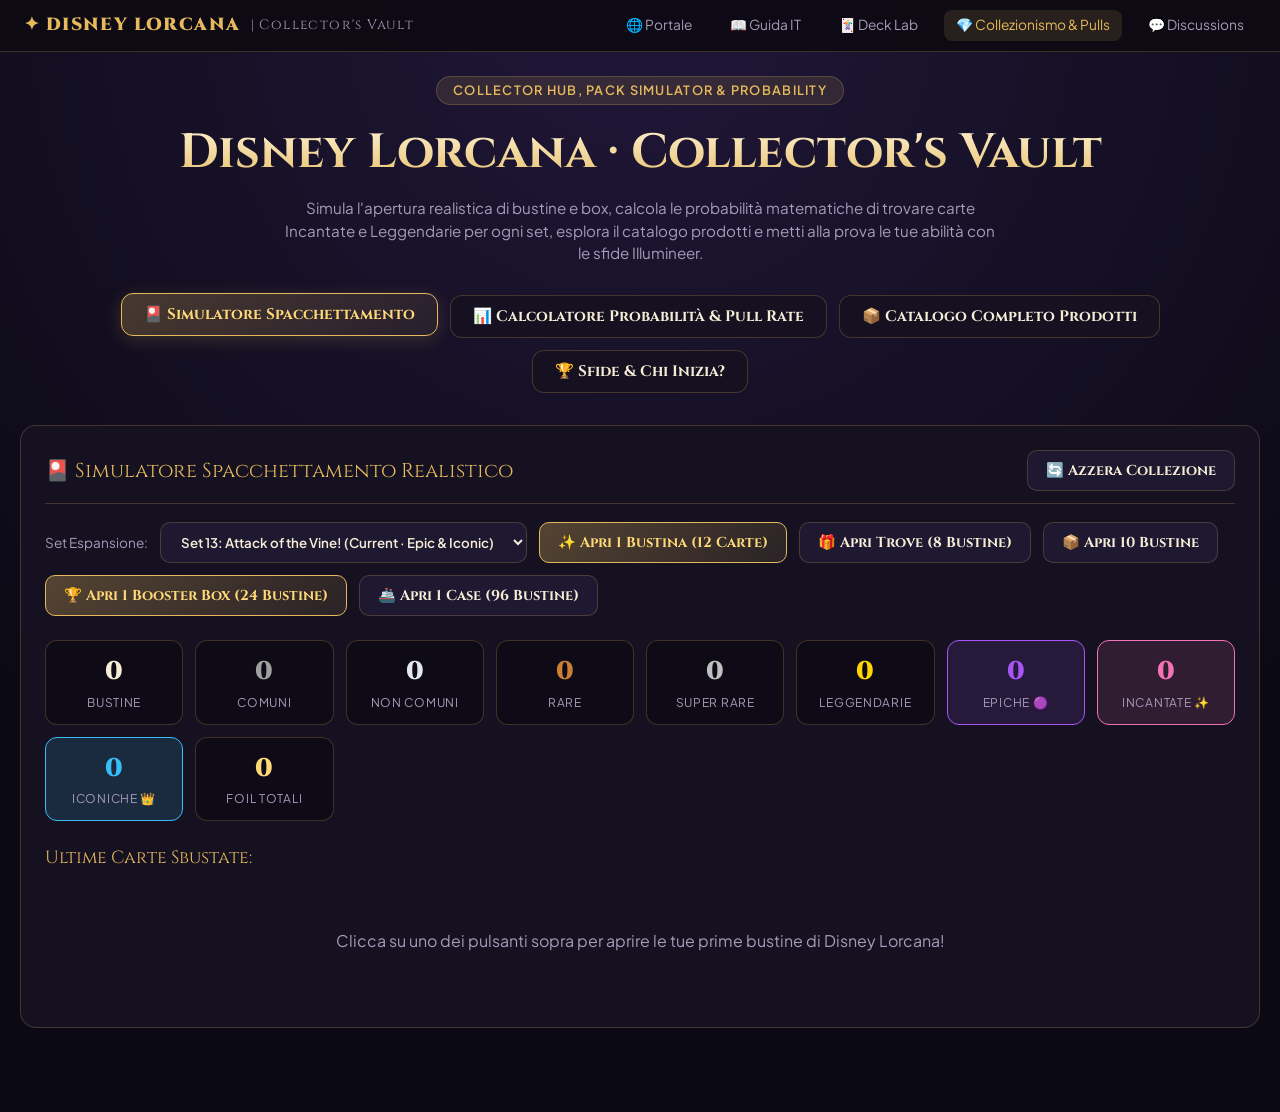
==== commit 1c9b377e: "feat: portable 14-set database, official app links, epic/iconic pull rates & full deck lab integrati" ====
--- a/collector-vault.html
+++ b/collector-vault.html
@@ -297,6 +297,39 @@
       border-radius: 99px;
     }
 
+
+    :root {
+      --epic: #a855f7;
+      --iconic: #38bdf8;
+    }
+    .pulled-card.rarity-Epic {
+      border-color: var(--epic);
+      background: linear-gradient(145deg, rgba(168, 85, 247, 0.22), var(--surface-2));
+      box-shadow: 0 0 24px rgba(168, 85, 247, 0.5);
+    }
+    .pulled-card.rarity-Iconic {
+      border: 2px solid #ffd700;
+      background: radial-gradient(circle at 50% 0%, rgba(56, 189, 248, 0.35) 0%, rgba(244, 114, 182, 0.25) 50%, var(--surface-2) 100%);
+      box-shadow: 0 0 35px rgba(255, 215, 0, 0.8), 0 0 15px rgba(56, 189, 248, 0.6);
+      animation: iconicPulse 1.8s infinite alternate;
+    }
+    @keyframes iconicPulse {
+      from { transform: scale(1); box-shadow: 0 0 25px rgba(255, 215, 0, 0.7); }
+      to { transform: scale(1.04); box-shadow: 0 0 45px rgba(56, 189, 248, 0.9), 0 0 20px #ffd700; }
+    }
+    .pulled-iconic-badge {
+      position: absolute;
+      top: 6px;
+      left: 6px;
+      font-size: .65rem;
+      background: linear-gradient(90deg, #ffd700, #38bdf8);
+      color: #0b0913;
+      font-weight: 900;
+      padding: 2px 7px;
+      border-radius: 99px;
+      letter-spacing: .05em;
+    }
+
     /* Probability Calculator Section */
     .slider-box {
       background: rgba(0,0,0,0.3);
@@ -522,16 +555,21 @@
         <!-- Controls -->
         <div class="sim-controls">
           <label style="font-size:.85rem;color:var(--muted);">Set Espansione:</label>
-          <select class="select-set" id="selectSimSet" onchange="changeSet()">
-            <option value="set13">Set 13: Attack of the Vine! (Current)</option>
-            <option value="set14">Set 14: Hyperia City (New Release)</option>
-            <option value="set12">Set 12: Wilds Unknown</option>
+                    <select class="select-set" id="selectSimSet" onchange="changeSet()">
+            <option value="set14">Set 14: Hyperia City (New Release · Epic &amp; Iconic)</option>
+            <option value="set13" selected>Set 13: Attack of the Vine! (Current · Epic &amp; Iconic)</option>
+            <option value="set12">Set 12: Wilds Unknown (Epic &amp; Iconic)</option>
+            <option value="set11">Set 11: Sunken Realms (Epic &amp; Iconic)</option>
+            <option value="set10">Set 10: Whispers of the Deep (Epic &amp; Iconic)</option>
+            <option value="set9">Set 9: Fables of Light (Epic &amp; Iconic Debut)</option>
+            <option value="set8">Set 8: Reign of Chaos</option>
+            <option value="set7">Set 7: Archazia's Island</option>
+            <option value="set6">Set 6: Azurite Sea</option>
+            <option value="set5">Set 5: Shimmering Skies</option>
+            <option value="set4">Set 4: Ursula's Return</option>
+            <option value="set3">Set 3: Into the Inklands</option>
+            <option value="set2">Set 2: Rise of the Floodborn</option>
             <option value="set1">Set 1: The First Chapter</option>
-            <option value="set2">Set 2: Rise of the Floodborn</option>
-            <option value="set3">Set 3: Into the Inklands</option>
-            <option value="set4">Set 4: Ursula's Return</option>
-            <option value="set5">Set 5: Shimmering Skies</option>
-            <option value="set6">Set 6: Azurite Sea</option>
           </select>
 
           <button class="btn-pack primary" onclick="openPacks(1)">✨ Apri 1 Bustina (12 Carte)</button>
@@ -541,11 +579,11 @@
           <button class="btn-pack" onclick="openPacks(96)">🚢 Apri 1 Case (96 Bustine)</button>
         </div>
 
-        <!-- Pull Summary Bar -->
+                <!-- Pull Summary Bar -->
         <div class="pull-stats-grid">
           <div class="pull-stat-box">
             <div class="pull-stat-val" id="cntPacks" style="color:var(--parch);">0</div>
-            <div class="pull-stat-lbl">Bustine Aperte</div>
+            <div class="pull-stat-lbl">Bustine</div>
           </div>
           <div class="pull-stat-box">
             <div class="pull-stat-val" id="cntCommon" style="color:var(--common);">0</div>
@@ -567,9 +605,17 @@
             <div class="pull-stat-val" id="cntLegendary" style="color:var(--legendary);">0</div>
             <div class="pull-stat-lbl">Leggendarie</div>
           </div>
-          <div class="pull-stat-box" style="border-color:var(--enchanted);background:rgba(244,114,182,0.1);">
+          <div class="pull-stat-box" style="border-color:var(--epic);background:rgba(168,85,247,0.12);">
+            <div class="pull-stat-val" id="cntEpic" style="color:var(--epic);">0</div>
+            <div class="pull-stat-lbl">Epiche 🟣</div>
+          </div>
+          <div class="pull-stat-box" style="border-color:var(--enchanted);background:rgba(244,114,182,0.12);">
             <div class="pull-stat-val" id="cntEnchanted" style="color:var(--enchanted);">0</div>
             <div class="pull-stat-lbl">Incantate ✨</div>
+          </div>
+          <div class="pull-stat-box" style="border-color:#38bdf8;background:rgba(56,189,248,0.14);">
+            <div class="pull-stat-val" id="cntIconic" style="color:#38bdf8;">0</div>
+            <div class="pull-stat-lbl">Iconiche 👑</div>
           </div>
           <div class="pull-stat-box">
             <div class="pull-stat-val" id="cntFoils" style="color:var(--gold-soft);">0</div>
@@ -724,6 +770,25 @@
             <span class="prod-tag">Modalità Co-op / Solitario · 1-4 Giocatori</span>
           </div>
         </div>
+
+      <!-- Official App Banner in Products Tab -->
+      <div style="margin-top:24px;background:linear-gradient(145deg, rgba(59,126,194,0.15), var(--surface));border:1.5px solid var(--sapphire);border-radius:14px;padding:24px;display:flex;align-items:center;justify-content:space-between;flex-wrap:wrap;gap:20px;">
+        <div style="max-width:720px;">
+          <h3 style="font-family:'Cinzel',serif;color:var(--gold);font-size:1.3rem;margin-bottom:8px;">📱 App Ufficiale per Collezionisti: Disney Lorcana TCG Companion</h3>
+          <p style="font-size:.88rem;color:var(--parch-muted);margin-bottom:14px;">
+            Sviluppata direttamente da Ravensburger per iOS e Android. Permette di tenere traccia dell'intera collezione, catalogare le varianti foil, visualizzare le carte in 3D con effetto olografico sensibile al movimento, creare la tua wishlist e consultare il ruling ufficiale.
+          </p>
+          <div style="display:flex;gap:10px;flex-wrap:wrap;">
+            <a href="https://apps.apple.com/app/disney-lorcana-tcg-companion/id6448270106" target="_blank" class="btn-pack" style="border-color:#93c5fd;color:#93c5fd;font-size:.82rem;">
+              🍎 Scarica su App Store ➔
+            </a>
+            <a href="https://play.google.com/store/apps/details?id=com.ravensburger.disneylorcana" target="_blank" class="btn-pack" style="border-color:#4ade80;color:#4ade80;font-size:.82rem;">
+              🤖 Scarica su Google Play Store ➔
+            </a>
+          </div>
+        </div>
+        <div style="font-size:3.5rem;">📲✨</div>
+      </div>
       </div>
     </div>
 
@@ -765,6 +830,7 @@
 
   </div>
 
+  <script src="data/lorcana-cards.js"></script>
   <script>
     // SIMULATOR SETTINGS & CARD POOL
     const SET_NAMES = {
@@ -796,35 +862,43 @@
       Rare: 0,
       'Super Rare': 0,
       Legendary: 0,
+      Epic: 0,
       Enchanted: 0,
+      Iconic: 0,
       foils: 0
     };
 
-    // OPEN PACKS
     function openPacks(n) {
       const grid = document.getElementById('pulledCardsGrid');
       grid.innerHTML = '';
-
       const pulled = [];
+
+      const currentSetId = document.getElementById('selectSimSet').value;
+      const setMeta = (window.LORCANA_SETS_DB || []).find(s => s.id === currentSetId) || { has_epic: true, has_iconic: true, cards: [] };
 
       for (let p = 0; p < n; p++) {
         simStats.packs++;
-        // 12 cards per pack:
+
         // 6 Commons
         for (let i = 0; i < 6; i++) {
           simStats.Common++;
-          pulled.push({ name: getRandomSample('Common'), rarity: 'Common', foil: false });
+          pulled.push(getSampleCard('Common', setMeta, false));
         }
+
         // 3 Uncommons
         for (let i = 0; i < 3; i++) {
           simStats.Uncommon++;
-          pulled.push({ name: getRandomSample('Uncommon'), rarity: 'Uncommon', foil: false });
+          pulled.push(getSampleCard('Uncommon', setMeta, false));
         }
-        // 2 Rare+ slots
+
+        // 2 Rare+ Slots
         for (let i = 0; i < 2; i++) {
           const roll = Math.random();
           let r = 'Rare';
-          if (roll < 0.16) {
+          if (setMeta.has_epic && roll < 0.04) {
+            r = 'Epic';
+            simStats.Epic++;
+          } else if (roll < 0.16) {
             r = 'Legendary';
             simStats.Legendary++;
           } else if (roll < 0.46) {
@@ -833,51 +907,62 @@
           } else {
             simStats.Rare++;
           }
-          pulled.push({ name: getRandomSample(r), rarity: r, foil: false });
+          pulled.push(getSampleCard(r, setMeta, false));
         }
-        // 1 Foil slot (100% foil)
+
+        // 1 Foil Slot (100% Guaranteed Foil)
         simStats.foils++;
         const foilRoll = Math.random();
         let foilRarity = 'Common';
-        let isEnchanted = false;
-
-        // 1:80 chance for Enchanted in pack (~1.25%)
-        if (foilRoll < 0.0125) {
+
+        // Iconic (1:240 packs in sets that feature them)
+        if (setMeta.has_iconic && foilRoll < 0.0042) {
+          foilRarity = 'Iconic';
+          simStats.Iconic++;
+        }
+        // Enchanted (1:80 packs)
+        else if (foilRoll < 0.0125) {
           foilRarity = 'Enchanted';
-          isEnchanted = true;
           simStats.Enchanted++;
-        } else if (foilRoll < 0.05) {
+        }
+        // Epic (1:48 packs in modern sets)
+        else if (setMeta.has_epic && foilRoll < 0.033) {
+          foilRarity = 'Epic';
+          simStats.Epic++;
+        }
+        else if (foilRoll < 0.08) {
           foilRarity = 'Legendary';
           simStats.Legendary++;
-        } else if (foilRoll < 0.18) {
+        }
+        else if (foilRoll < 0.22) {
           foilRarity = 'Super Rare';
           simStats['Super Rare']++;
-        } else if (foilRoll < 0.48) {
+        }
+        else if (foilRoll < 0.52) {
           foilRarity = 'Rare';
           simStats.Rare++;
-        } else if (foilRoll < 0.75) {
+        }
+        else if (foilRoll < 0.78) {
           foilRarity = 'Uncommon';
           simStats.Uncommon++;
-        } else {
+        }
+        else {
           simStats.Common++;
         }
 
-        pulled.push({
-          name: isEnchanted ? getRandomSample('Enchanted') : getRandomSample(foilRarity),
-          rarity: foilRarity,
-          foil: true
-        });
+        pulled.push(getSampleCard(foilRarity, setMeta, true));
       }
 
       updateStatsUI();
 
-      // Display up to 36 cards to prevent DOM freeze
-      const displayCards = pulled.slice(-36);
+      // Display up to 48 cards to keep DOM snappy
+      const displayCards = pulled.slice(-48);
       displayCards.forEach(c => {
         const div = document.createElement('div');
-        const rarityClass = `rarity-${c.rarity.replace(' ', '-')}`;
+        const rarityClass = `rarity-${c.rarity.replace(/\s+/g, '-')}`;
         div.className = `pulled-card ${rarityClass}`;
         div.innerHTML = `
+          ${c.rarity === 'Iconic' ? '<span class="pulled-iconic-badge">👑 ICONIC CHASE</span>' : ''}
           ${c.foil ? '<span class="pulled-foil-badge">FOIL</span>' : ''}
           <div style="font-size:1.4rem;margin:8px 0;">${getRarityIcon(c.rarity)}</div>
           <div style="font-weight:700;font-size:.85rem;color:var(--parch);line-height:1.2;">${c.name}</div>
@@ -887,9 +972,14 @@
       });
     }
 
-    function getRandomSample(rarity) {
-      const arr = CARD_SAMPLES[rarity] || CARD_SAMPLES.Common;
-      return arr[Math.floor(Math.random() * arr.length)];
+    function getSampleCard(rarity, setMeta, isFoil) {
+      const inSet = (setMeta.cards || []).filter(c => c.rarity === rarity);
+      if (inSet.length > 0) {
+        const picked = inSet[Math.floor(Math.random() * inSet.length)];
+        return { name: `${picked.name} - ${picked.sub}`, rarity: rarity, foil: isFoil };
+      }
+      const generic = (CARD_SAMPLES[rarity] || CARD_SAMPLES.Common);
+      return { name: generic[Math.floor(Math.random() * generic.length)], rarity: rarity, foil: isFoil };
     }
 
     function getRarityIcon(rarity) {
@@ -899,7 +989,9 @@
         case 'Rare': return '🔺';
         case 'Super Rare': return '🔷';
         case 'Legendary': return '⬟';
+        case 'Epic': return '🟣';
         case 'Enchanted': return '✨';
+        case 'Iconic': return '👑';
         default: return '✦';
       }
     }
@@ -911,12 +1003,14 @@
       document.getElementById('cntRare').innerText = simStats.Rare;
       document.getElementById('cntSuperRare').innerText = simStats['Super Rare'];
       document.getElementById('cntLegendary').innerText = simStats.Legendary;
-      document.getElementById('cntEnchanted').innerText = simStats.Enchanted;
+      if (document.getElementById('cntEpic')) document.getElementById('cntEpic').innerText = simStats.Epic;
+      if (document.getElementById('cntEnchanted')) document.getElementById('cntEnchanted').innerText = simStats.Enchanted;
+      if (document.getElementById('cntIconic')) document.getElementById('cntIconic').innerText = simStats.Iconic;
       document.getElementById('cntFoils').innerText = simStats.foils;
     }
 
     function resetPullStats() {
-      simStats = { packs: 0, Common: 0, Uncommon: 0, Rare: 0, 'Super Rare': 0, Legendary: 0, Enchanted: 0, foils: 0 };
+      simStats = { packs: 0, Common: 0, Uncommon: 0, Rare: 0, 'Super Rare': 0, Legendary: 0, Epic: 0, Enchanted: 0, Iconic: 0, foils: 0 };
       updateStatsUI();
       document.getElementById('pulledCardsGrid').innerHTML = `
         <div style="grid-column: 1 / -1; text-align:center; padding: 40px; color:var(--muted);">
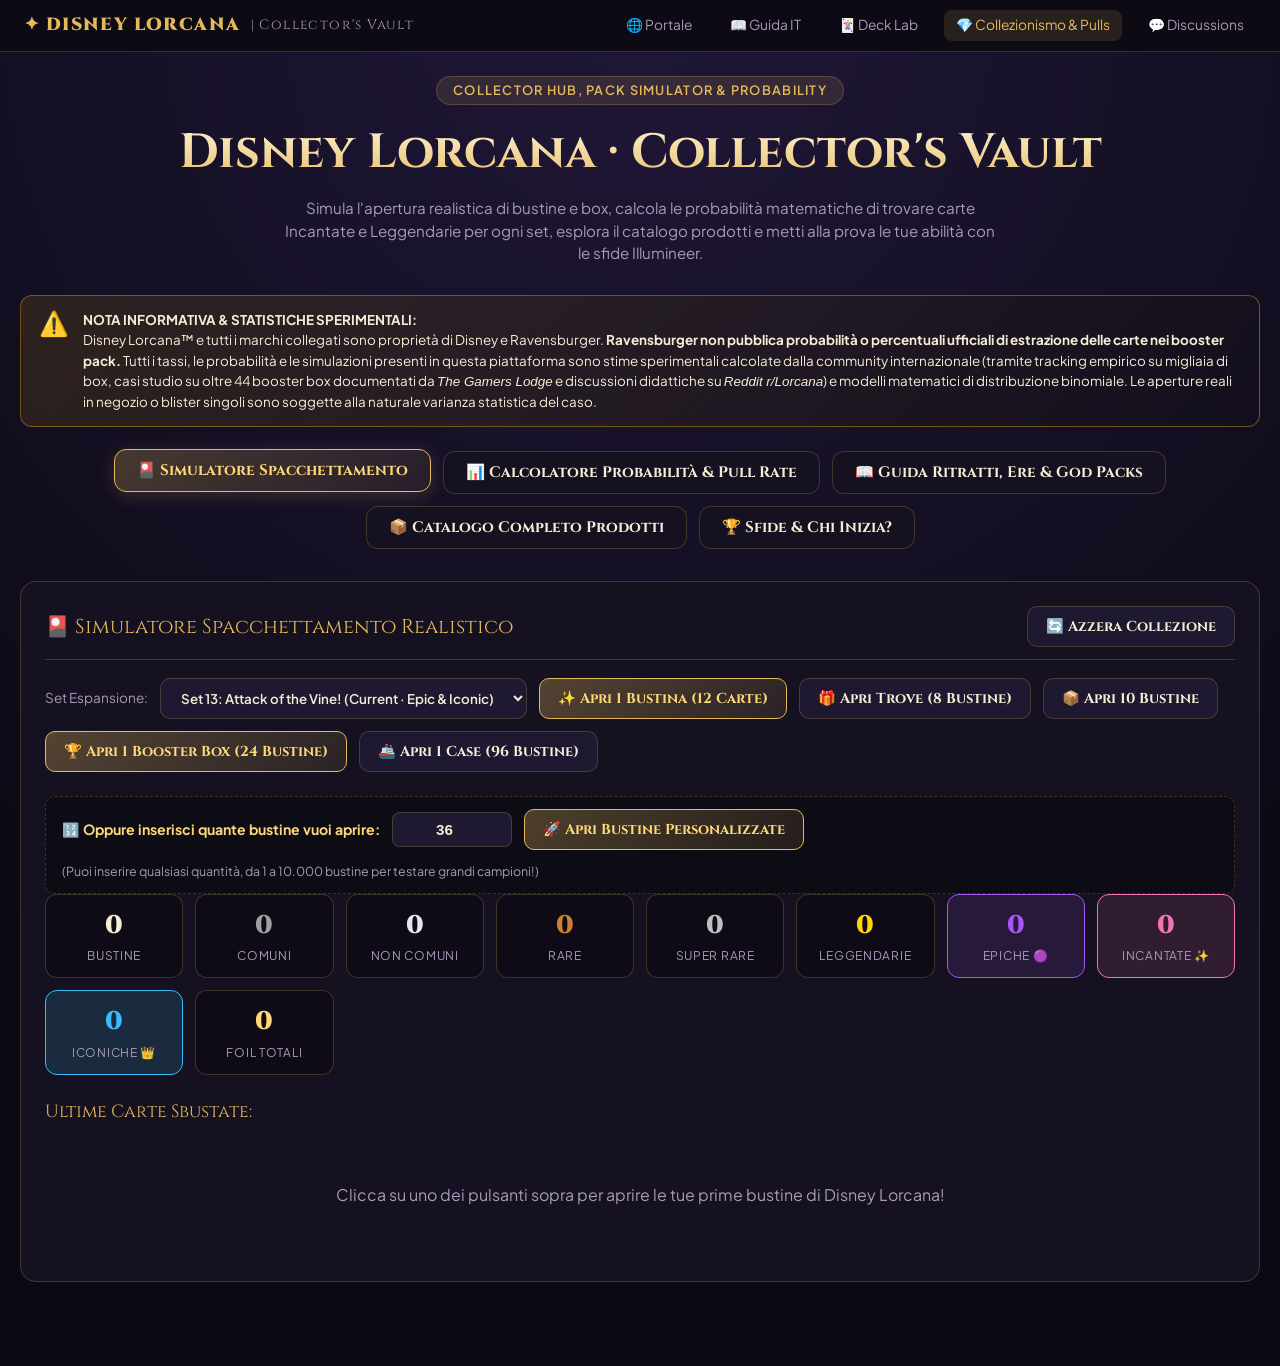
==== commit 3d41c152: "feat: custom pack count opening, statistical disclaimer, 3-eras evolution guide, symbols reference a" ====
--- a/collector-vault.html
+++ b/collector-vault.html
@@ -509,6 +509,152 @@
       50% { transform: rotateY(720deg) scale(1.2); }
       100% { transform: rotateY(1440deg) scale(1); }
     }
+
+    /* Disclaimer Banner */
+    .disclaimer-banner {
+      background: linear-gradient(135deg, rgba(234, 179, 8, 0.12), rgba(20, 15, 30, 0.85));
+      border: 1px solid rgba(234, 179, 8, 0.4);
+      border-radius: 12px;
+      padding: 14px 18px;
+      margin-bottom: 22px;
+      display: flex;
+      gap: 14px;
+      align-items: flex-start;
+      font-size: .84rem;
+      color: var(--parch-muted);
+      line-height: 1.5;
+    }
+    .disclaimer-icon {
+      font-size: 1.5rem;
+      line-height: 1;
+    }
+    .custom-pack-row {
+      display: flex;
+      align-items: center;
+      gap: 12px;
+      margin-top: 14px;
+      padding: 12px 16px;
+      background: rgba(0, 0, 0, 0.35);
+      border: 1px dashed var(--line);
+      border-radius: 10px;
+      flex-wrap: wrap;
+    }
+    .custom-pack-input {
+      background: var(--surface-2);
+      border: 1px solid var(--line);
+      border-radius: 8px;
+      color: var(--parch);
+      padding: 8px 14px;
+      width: 120px;
+      font-size: .95rem;
+      outline: none;
+      font-weight: 700;
+      text-align: center;
+    }
+    .custom-pack-input:focus {
+      border-color: var(--gold);
+    }
+    
+    /* Guide Styles */
+    .era-grid {
+      display: grid;
+      grid-template-columns: repeat(auto-fit, minmax(320px, 1fr));
+      gap: 18px;
+      margin-top: 16px;
+    }
+    .era-card {
+      background: var(--surface-2);
+      border: 1px solid var(--line);
+      border-radius: 12px;
+      padding: 20px;
+      transition: all .2s;
+    }
+    .era-card:hover {
+      border-color: var(--gold);
+      transform: translateY(-2px);
+    }
+    .era-badge {
+      display: inline-block;
+      font-size: .72rem;
+      font-weight: 800;
+      text-transform: uppercase;
+      letter-spacing: .08em;
+      padding: 3px 10px;
+      border-radius: 99px;
+      margin-bottom: 10px;
+    }
+    .era-classic { background: rgba(59, 126, 194, .2); color: #93c5fd; border: 1px solid #3b82f6; }
+    .era-expansion { background: rgba(63, 163, 100, .2); color: #86efac; border: 1px solid #22c55e; }
+    .era-modern { background: linear-gradient(135deg, rgba(217, 70, 239, .3), rgba(234, 179, 8, .3)); color: #fef08a; border: 1px solid #eab308; }
+    
+    .godpack-grid {
+      display: grid;
+      grid-template-columns: repeat(auto-fit, minmax(280px, 1fr));
+      gap: 16px;
+      margin: 16px 0;
+    }
+    .godpack-card {
+      background: linear-gradient(145deg, rgba(23, 18, 36, 0.9), rgba(13, 10, 20, 0.9));
+      border: 1px solid var(--line);
+      border-radius: 12px;
+      padding: 18px;
+      position: relative;
+    }
+    .reddit-banner {
+      background: linear-gradient(135deg, rgba(255, 69, 0, 0.15), var(--surface));
+      border: 1.5px solid #ff4500;
+      border-radius: 14px;
+      padding: 20px 24px;
+      margin-top: 24px;
+      display: flex;
+      align-items: center;
+      justify-content: space-between;
+      gap: 20px;
+      flex-wrap: wrap;
+    }
+    .btn-reddit {
+      background: #ff4500;
+      color: #fff;
+      font-weight: 700;
+      padding: 10px 20px;
+      border-radius: 8px;
+      display: inline-flex;
+      align-items: center;
+      gap: 8px;
+      font-size: .88rem;
+      border: none;
+      cursor: pointer;
+      transition: all .2s;
+    }
+    .btn-reddit:hover {
+      background: #e03d00;
+      transform: translateY(-2px);
+      box-shadow: 0 4px 14px rgba(255, 69, 0, 0.4);
+    }
+    .symbol-table-wrap {
+      overflow-x: auto;
+      margin: 18px 0;
+    }
+    .symbol-table {
+      width: 100%;
+      border-collapse: collapse;
+      font-size: .88rem;
+    }
+    .symbol-table th {
+      background: rgba(0,0,0,0.4);
+      padding: 10px 14px;
+      text-align: left;
+      color: var(--gold);
+      border-bottom: 2px solid var(--line);
+    }
+    .symbol-table td {
+      padding: 10px 14px;
+      border-bottom: 1px solid rgba(229, 185, 92, 0.1);
+    }
+    .symbol-table tr:hover td {
+      background: rgba(229, 185, 92, 0.05);
+    }
+
   </style>
 </head>
 <body>
@@ -537,9 +683,23 @@
     </div>
 
     <!-- Navigation Tabs -->
+    <!-- Disclaimer Banner Globale -->
+    <div class="disclaimer-banner">
+      <div class="disclaimer-icon">⚠️</div>
+      <div class="disclaimer-text">
+        <strong>NOTA INFORMATIVA &amp; STATISTICHE SPERIMENTALI:</strong><br>
+        Disney Lorcana™ e tutti i marchi collegati sono proprietà di Disney e Ravensburger. 
+        <strong>Ravensburger non pubblica probabilità o percentuali ufficiali di estrazione delle carte nei booster pack.</strong>
+        Tutti i tassi, le probabilità e le simulazioni presenti in questa piattaforma sono stime sperimentali calcolate dalla community internazionale 
+        (tramite tracking empirico su migliaia di box, casi studio su oltre 44 booster box documentati da <em>The Gamers Lodge</em> e discussioni didattiche su <em>Reddit r/Lorcana</em>) 
+        e modelli matematici di distribuzione binomiale. Le aperture reali in negozio o blister singoli sono soggette alla naturale varianza statistica del caso.
+      </div>
+    </div>
+
     <div class="vault-tabs">
       <button class="tab-btn active" onclick="switchVaultTab('simulator')">🎴 Simulatore Spacchettamento</button>
       <button class="tab-btn" onclick="switchVaultTab('probability')">📊 Calcolatore Probabilità &amp; Pull Rate</button>
+      <button class="tab-btn" onclick="switchVaultTab('guide')">📖 Guida Ritratti, Ere &amp; God Packs</button>
       <button class="tab-btn" onclick="switchVaultTab('products')">📦 Catalogo Completo Prodotti</button>
       <button class="tab-btn" onclick="switchVaultTab('challenges')">🏆 Sfide &amp; Chi Inizia?</button>
     </div>
@@ -579,6 +739,14 @@
           <button class="btn-pack" onclick="openPacks(96)">🚢 Apri 1 Case (96 Bustine)</button>
         </div>
 
+        <!-- Custom Pack Input Bar -->
+        <div class="custom-pack-row">
+          <label for="customPackCount" style="font-size:.88rem;color:var(--gold-soft);font-weight:700;">🔢 Oppure inserisci quante bustine vuoi aprire:</label>
+          <input type="number" id="customPackCount" min="1" max="10000" value="36" class="custom-pack-input" placeholder="Es. 36">
+          <button class="btn-pack primary" onclick="openCustomPacks()">🚀 Apri Bustine Personalizzate</button>
+          <span style="font-size:.78rem;color:var(--muted);">(Puoi inserire qualsiasi quantità, da 1 a 10.000 bustine per testare grandi campioni!)</span>
+        </div>
+
                 <!-- Pull Summary Bar -->
         <div class="pull-stats-grid">
           <div class="pull-stat-box">
@@ -690,6 +858,218 @@
           La probabilità cumulativa di sbustare almeno un'Incantata è calcolata tramite distribuzione binomiale:
           <code>P(almeno 1) = 1 - (1 - 1/80)^N</code>, dove N è il numero di bustine aperte.
         </div>
+      </div>
+    </div>
+
+    <!-- 2.5 GUIDE VIEW (Rarities, Eras & God Packs) -->
+    <div id="view-guide" style="display:none;">
+      <div class="panel">
+        <div class="panel-head">
+          <div class="panel-title">📖 Guida ai Simboli, Rarità, Evoluzione delle Ere &amp; God Packs</div>
+        </div>
+
+        <p style="font-size:.9rem;color:var(--parch-muted);margin-bottom:20px;line-height:1.6;">
+          Guida analitica basata sulle osservazioni empiriche della community globale, sui report di apertura di massa (es. 44 booster box aperti per set da <em>The Gamers Lodge</em>) 
+          e sui thread di discussione e ricerca didattica su <strong>Reddit r/Lorcana</strong>.
+        </p>
+
+        <!-- Reddit Recommendation Banner -->
+        <div class="reddit-banner">
+          <div>
+            <div style="font-weight:800;font-size:1.15rem;color:#ff4500;margin-bottom:6px;display:flex;align-items:center;gap:8px;">
+              <span>🤖 Risorsa Consigliata: Reddit r/Lorcana (Flair "Educational")</span>
+            </div>
+            <p style="font-size:.86rem;color:var(--parch);max-width:700px;line-height:1.5;">
+              Per guide approfondite sulle regole, analisi statistiche dei tornei ufficiali, studi empirici sui tassi di estrazione e discussioni sui ruling più complessi, 
+              il canale didattico ufficiale della community su Reddit è la migliore risorsa vivente per ogni Illumineer.
+            </p>
+          </div>
+          <a href="https://www.reddit.com/r/Lorcana/?f=flair_name%3A%22Educational%22" target="_blank" class="btn-reddit">
+            <span>Visita r/Lorcana Educational</span> ➔
+          </a>
+        </div>
+
+        <!-- Visual Symbol Overview -->
+        <h3 style="font-family:'Cinzel',serif;color:var(--gold);font-size:1.25rem;margin:30px 0 12px;">🔍 I Simboli Ufficiali delle Rarità Disney Lorcana</h3>
+        <p style="font-size:.86rem;color:var(--muted);margin-bottom:14px;">
+          Ogni carta reca in basso al centro un simbolo geometrico che ne identifica inconfondibilmente il livello di rarità e collocazione nel pacchetto:
+        </p>
+
+        <div style="text-align:center;margin:18px 0;background:rgba(0,0,0,0.3);border-radius:12px;padding:16px;border:1px solid var(--line);">
+          <img src="assets/img/lorcana-rarities-symbols.jpg" alt="Lorcana Card Rarities and Symbols" style="max-width:100%;height:auto;border-radius:8px;box-shadow:0 6px 20px rgba(0,0,0,0.5);">
+          <div style="font-size:.76rem;color:var(--muted);margin-top:8px;">
+            Simboli ufficiali: Cerchio Grigio (Comune), Libro Bianco (Non Comune), Triangolo Bronzo (Rara), Diamante Argento (Super Rara), Ventaglio Arcobaleno (Epica), Pentagono Dorato (Leggendaria), Esagono Arcobaleno (Incantata), Sigillo D23 &amp; 1st League.
+          </div>
+        </div>
+
+        <!-- Table of Rarities & Frequencies -->
+        <div class="symbol-table-wrap">
+          <table class="symbol-table">
+            <thead>
+              <tr>
+                <th>Simbolo</th>
+                <th>Rarità</th>
+                <th>Posizione nel Pack (12 carte)</th>
+                <th>Frequenza Stimata (Media Esperita)</th>
+              </tr>
+            </thead>
+            <tbody>
+              <tr>
+                <td><strong>⚪ Cerchio Grigio</strong></td>
+                <td>Comune (Common)</td>
+                <td>Slot 1 – 6</td>
+                <td>Esattamente 6 per bustina (100%)</td>
+              </tr>
+              <tr>
+                <td><strong>📖 Libro Bianco</strong></td>
+                <td>Non Comune (Uncommon)</td>
+                <td>Slot 7 – 9</td>
+                <td>Esattamente 3 per bustina (100%)</td>
+              </tr>
+              <tr>
+                <td><strong>🔺 Triangolo Bronzo</strong></td>
+                <td>Rara (Rare)</td>
+                <td>Slot 10 – 11</td>
+                <td>~1.5 per bustina</td>
+              </tr>
+              <tr>
+                <td><strong>🔷 Diamante Argento</strong></td>
+                <td>Super Rara (Super Rare)</td>
+                <td>Slot 10 – 11</td>
+                <td>1 ogni 2 o 3 bustine (~12-14 per box)</td>
+              </tr>
+              <tr>
+                <td><strong>🪭 Ventaglio Arcobaleno</strong></td>
+                <td>Epica (Epic) <i>(Set 9+)</i></td>
+                <td>Slot 10 – 11 o Foil (12)</td>
+                <td><strong>1 ogni 16 bustine</strong> (~1.5 - 2.5 per box da 24)</td>
+              </tr>
+              <tr>
+                <td><strong>🟡 Pentagono Dorato</strong></td>
+                <td>Leggendaria (Legendary)</td>
+                <td>Slot 10 – 11</td>
+                <td>1 ogni 5 o 6 bustine (~4 - 6 per box)</td>
+              </tr>
+              <tr>
+                <td><strong>✨ Esagono Arcobaleno</strong></td>
+                <td>Incantata (Enchanted)</td>
+                <td>Slot 12 (Foil)</td>
+                <td><strong>1 ogni 96 bustine</strong> (~1 per Sealed Case da 4 Box)</td>
+              </tr>
+              <tr>
+                <td><strong>👑 Sigillo Iconico</strong></td>
+                <td>Iconica (Iconic Chase) <i>(Set 13+)</i></td>
+                <td>Slot 12 (Foil)</td>
+                <td><strong>1 ogni ~384 a 1.500 bustine</strong> (Richiede fino a 15+ case!)</td>
+              </tr>
+              <tr>
+                <td><strong>🌟 Foil Generale</strong></td>
+                <td>Qualsiasi Carta Foil</td>
+                <td>Slot 12 (Garantito)</td>
+                <td>1 carta foil garantita al 100% in ogni bustina</td>
+              </tr>
+            </tbody>
+          </table>
+        </div>
+
+        <!-- The 3 Eras Comparison -->
+        <h3 style="font-family:'Cinzel',serif;color:var(--gold);font-size:1.25rem;margin:32px 0 12px;">⏳ Come si sono Evolute le Probabilità: Il Confronto Set-by-Set</h3>
+        
+        <div class="era-grid">
+          
+          <!-- Classic Era -->
+          <div class="era-card">
+            <span class="era-badge era-classic">Set 1 – 4 · L'Era Classica</span>
+            <h4 style="color:var(--parch);font-size:1.05rem;margin-bottom:8px;">The First Chapter, Rise of the Floodborn, Into the Inklands, Ursula's Return</h4>
+            <p style="font-size:.84rem;color:var(--muted);line-height:1.5;">
+              <strong>La Matematica:</strong> Ha fissato il gold standard storico: 4-5 Leggendarie per booster box. Le Incantate (Enchanted) erano stimate rigidamente a 1 ogni 96 bustine (1 per Master Case sigillato da 4 box).
+            </p>
+            <p style="font-size:.84rem;color:var(--parch-muted);margin-top:8px;">
+              <strong>Il Vibe:</strong> Estrema linearità e pulizia. Chi apriva un box sapeva esattamente cosa aspettarsi: trovare meno di 4 leggendarie era considerata una giornata sfortunata.
+            </p>
+          </div>
+
+          <!-- Expansion Era -->
+          <div class="era-card">
+            <span class="era-badge era-expansion">Set 5 – 8 · L'Era dell'Espansione</span>
+            <h4 style="color:var(--parch);font-size:1.05rem;margin-bottom:8px;">Shimmering Skies, Azurite Sea, Archazia's Island, Reign of Chaos</h4>
+            <p style="font-size:.84rem;color:var(--muted);line-height:1.5;">
+              <strong>La Matematica:</strong> Introduzione dei Luoghi (Locations), che condividono gli slot Rara/Super Rara/Leggendaria con personaggi e oggetti. Il tasso di Leggendarie è rimasto stabile attorno a 5 per box.
+            </p>
+            <p style="font-size:.84rem;color:var(--parch-muted);margin-top:8px;">
+              <strong>Il Fenomeno "Clumping":</strong> La community ha notato una concentrazione maggiore di copie duplicate della medesima Leggendaria nello stesso box rispetto al passato.
+            </p>
+          </div>
+
+          <!-- Modern Era -->
+          <div class="era-card">
+            <span class="era-badge era-modern">Set 9+ · L'Era Moderna (Epic &amp; Iconic)</span>
+            <h4 style="color:var(--parch);font-size:1.05rem;margin-bottom:8px;">Fables of Light, Wilds Unknown, Attack of the Vine, Hyperia City</h4>
+            <p style="font-size:.84rem;color:var(--muted);line-height:1.5;">
+              <strong>La Rivoluzione Epica &amp; Iconica:</strong>
+              <ul style="padding-left:18px;margin-top:6px;font-size:.84rem;color:var(--parch);">
+                <li><strong>Epiche:</strong> compaiono circa 1 volta ogni 16 bustine (~2.5 per box, 100 epiche registrate su 44 box di <em>Attack of the Vine</em>).</li>
+                <li><strong>Iconiche:</strong> il nuovo Sacro Graal. Molto più rare delle Incantate, stimate tra 1:384 e 1:1.500 bustine (circa 1 ogni 15+ case).</li>
+                <li><strong>Leggendarie Aumentate:</strong> salite fino a 5-6 per box (269 leggendarie su 44 box in <em>Hyperia City</em>) per favorire la reperibilità dei mazzi competitivi nel Gioco Organizzato.</li>
+              </ul>
+            </p>
+          </div>
+
+        </div>
+
+        <!-- God Pack Hierarchy -->
+        <h3 style="font-family:'Cinzel',serif;color:var(--gold);font-size:1.25rem;margin:32px 0 12px;">⚡ La Gerarchia dei "God Pack": I Pull dei Tuoi Sogni</h3>
+        <p style="font-size:.86rem;color:var(--muted);margin-bottom:14px;">
+          Grazie alla struttura a 12 slot di Lorcana, una singola bustina può regalare combinazioni straordinarie:
+        </p>
+
+        <div class="godpack-grid">
+          
+          <div class="godpack-card" style="border-color:#38bdf8;">
+            <div style="font-size:.8rem;color:#38bdf8;font-weight:700;text-transform:uppercase;">Livello 1</div>
+            <div style="font-family:'Cinzel',serif;color:var(--gold);font-size:1.1rem;margin:4px 0 8px;">The Double Hit</div>
+            <p style="font-size:.82rem;color:var(--parch-muted);">
+              Sbustare <strong>2 Carte Leggendarie contemporaneamente</strong> negli slot 10 e 11. Accade approssimativamente 1 volta ogni 35 bustine aperte.
+            </p>
+          </div>
+
+          <div class="godpack-card" style="border-color:#c084fc;">
+            <div style="font-size:.8rem;color:#c084fc;font-weight:700;text-transform:uppercase;">Livello 2</div>
+            <div style="font-family:'Cinzel',serif;color:var(--gold);font-size:1.1rem;margin:4px 0 8px;">The Triple Hit</div>
+            <p style="font-size:.82rem;color:var(--parch-muted);">
+              Sbustare <strong>2 Leggendarie regolari</strong> (slot 10-11) <strong>PIÙ una Leggendaria Foil</strong> nello slot 12. Un evento memorabile che ripaga l'intero costo della bustina.
+            </p>
+          </div>
+
+          <div class="godpack-card" style="border-color:#facc15;background:linear-gradient(145deg, rgba(234, 179, 8, .15), rgba(13, 10, 20, 0.9));">
+            <div style="font-size:.8rem;color:#facc15;font-weight:700;text-transform:uppercase;">Livello 3 · Apex</div>
+            <div style="font-family:'Cinzel',serif;color:#fef08a;font-size:1.1rem;margin:4px 0 8px;">The Ultimate Pull</div>
+            <p style="font-size:.82rem;color:var(--parch);">
+              Sbustare <strong>2 Leggendarie</strong> negli slot 10-11 e una carta <strong>Iconica o Incantata</strong> nello slot 12 Foil. Dal Set 9+ è l'evento di unboxing più raro in assoluto!
+            </p>
+          </div>
+
+        </div>
+
+        <!-- Factory Balancing vs Loose Packs -->
+        <h3 style="font-family:'Cinzel',serif;color:var(--gold);font-size:1.25rem;margin:32px 0 12px;">⚖️ Booster Box Sigillati vs Bustine Sfuse: Come Funziona il Confezionamento</h3>
+        <div style="background:var(--surface-2);border:1px solid var(--line);border-radius:12px;padding:20px;font-size:.86rem;color:var(--parch-muted);line-height:1.6;">
+          <ul style="padding-left:20px;display:flex;flex-direction:column;gap:10px;">
+            <li>
+              <strong style="color:var(--gold);">1. Booster Box Sigillato (24 Bustine):</strong>
+              È il metodo d'acquisto più sicuro e controllato. I box sono bilanciati in fase di imbustamento industriale: troverai quasi certamente <strong>almeno 12 Super Rare</strong>, <strong>tra 4 e 6 Leggendarie</strong> e <strong>1-2 Epiche</strong> nei set moderni. La probabilità di trovare una carta Incantata in un singolo box è di circa il <strong>25%</strong> (1 su 4 box).
+            </li>
+            <li>
+              <strong style="color:var(--gold);">2. Illumineer's Trove (8 Bustine):</strong>
+              Rappresenta il test supremo della sorte. Con sole 8 bustine, il bilanciamento di fabbrica non interviene: puoi imbatterti in un <em>"God Trove"</em> con 2 Leggendarie e un'Incantata, oppure aprire 8 bustine con solo Rare.
+            </li>
+            <li>
+              <strong style="color:var(--gold);">3. Blister Sleeved (Bustine Singole):</strong>
+              Sono bustine con involucro esterno protettivo, distribuite in modo indipendente. Non sono legate alla sequenza di un singolo box: per questo il rischio è alto, ma è anche l'unico modo con cui un acquirente casuale può sbustare 2 Incantate con soli 3 o 4 pacchetti.
+            </li>
+          </ul>
+        </div>
+
       </div>
     </div>
 
@@ -867,6 +1247,15 @@
       Iconic: 0,
       foils: 0
     };
+
+    function openCustomPacks() {
+      const inp = document.getElementById('customPackCount');
+      let count = parseInt(inp.value, 10);
+      if (isNaN(count) || count < 1) count = 1;
+      if (count > 10000) count = 10000;
+      inp.value = count;
+      openPacks(count);
+    }
 
     function openPacks(n) {
       const grid = document.getElementById('pulledCardsGrid');
@@ -1050,7 +1439,7 @@
     // TAB SWITCHER
     function switchVaultTab(tab) {
       document.querySelectorAll('.tab-btn').forEach(b => b.classList.remove('active'));
-      const views = ['simulator', 'probability', 'products', 'challenges'];
+      const views = ['simulator', 'probability', 'guide', 'products', 'challenges'];
       views.forEach((v, i) => {
         const el = document.getElementById(`view-${v}`);
         if (el) el.style.display = (v === tab) ? 'block' : 'none';
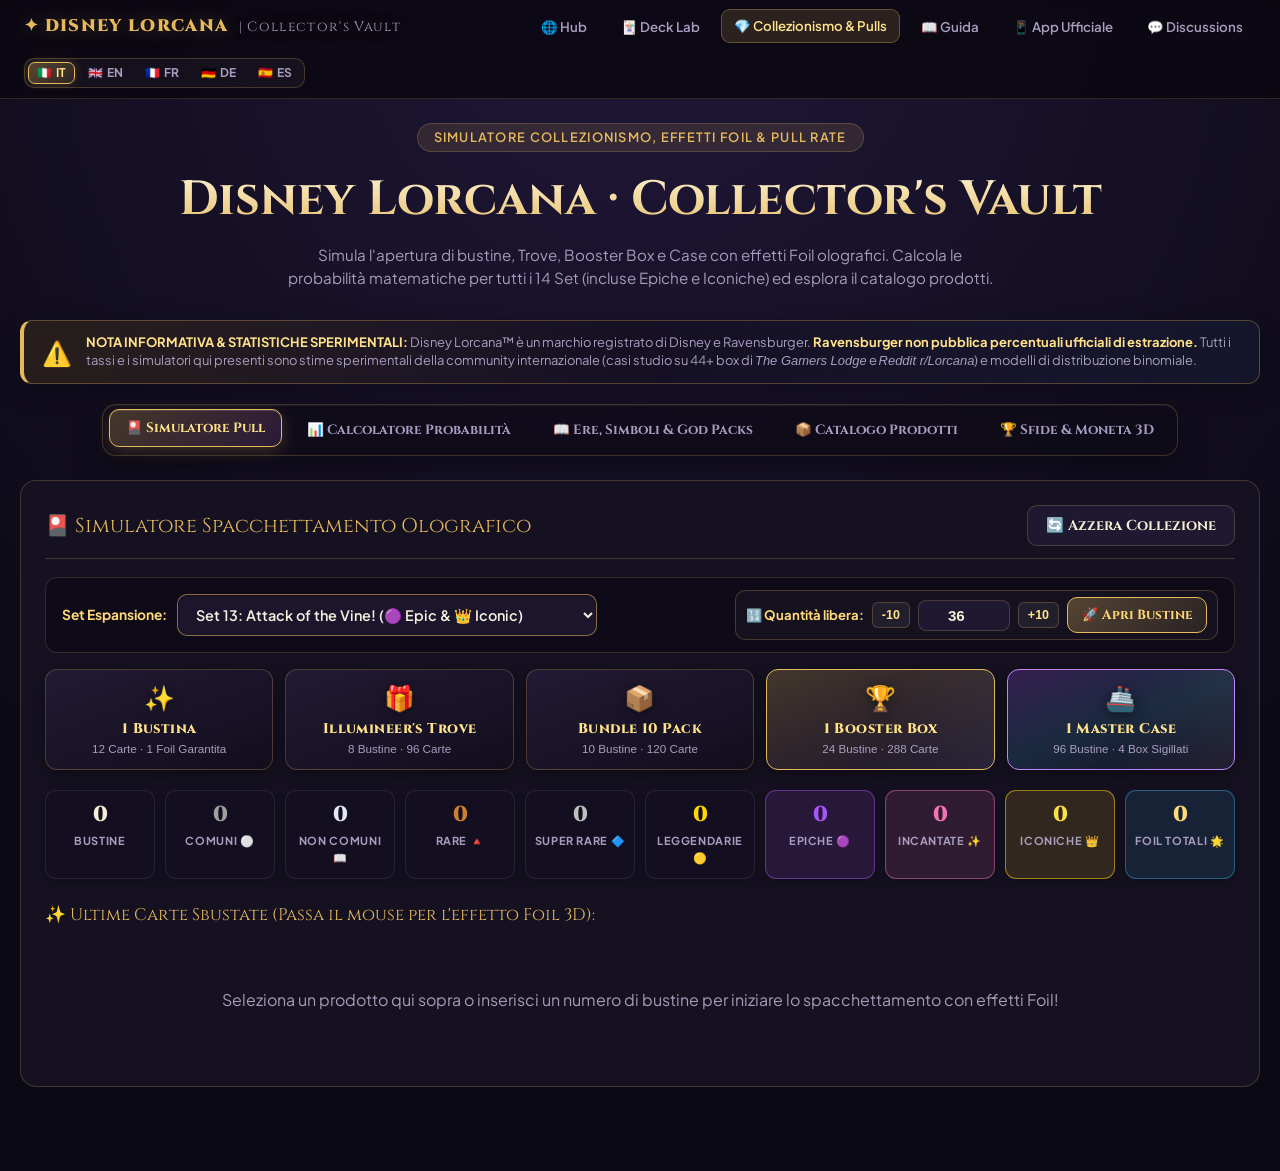
==== commit dd729403: "feat: full 5-language i18n across all web apps & docs, next-gen UI grid layout, and lightweight 3D C" ====
--- a/collector-vault.html
+++ b/collector-vault.html
@@ -656,6 +656,7 @@
     }
 
   </style>
+  <link rel="stylesheet" href="assets/css/lorcana-foil-ui.css">
 </head>
 <body>
 
@@ -666,136 +667,161 @@
       <span style="color:var(--muted);font-weight:400;font-size:.85rem;">| Collector's Vault</span>
     </a>
     <div class="top-links">
-      <a href="index.html">🌐 Portale</a>
-      <a href="guide/guida-lorcana-it.html">📖 Guida IT</a>
-      <a href="deck-lab.html">🃏 Deck Lab</a>
-      <a href="collector-vault.html" class="active">💎 Collezionismo &amp; Pulls</a>
-      <a href="https://github.com/MRJonam91/disney-lorcana-companion/discussions" target="_blank">💬 Discussions</a>
+      <a href="index.html" data-i18n="nav_hub">🌐 Hub</a>
+      <a href="deck-lab.html" data-i18n="nav_decklab">🃏 Deck Lab</a>
+      <a href="collector-vault.html" class="active" data-i18n="nav_vault">💎 Collezionismo &amp; Pulls</a>
+      <a href="guide/guida-lorcana-it.html" data-i18n="nav_guide" data-i18n-guide-link="1">📖 Guida</a>
+      <a href="https://www.disneylorcana.com/it-IT/app" target="_blank" data-i18n="nav_app">📱 App Ufficiale</a>
+      <a href="https://github.com/MRJonam91/disney-lorcana-companion/discussions" target="_blank" data-i18n="nav_forum">💬 Discussions</a>
     </div>
   </div>
 
   <div class="wrap">
 
     <div class="vault-header">
-      <div class="vault-badge">Collector Hub, Pack Simulator &amp; Probability</div>
-      <h1>Disney Lorcana · Collector's Vault</h1>
-      <p class="vault-desc">Simula l'apertura realistica di bustine e box, calcola le probabilità matematiche di trovare carte Incantate e Leggendarie per ogni set, esplora il catalogo prodotti e metti alla prova le tue abilità con le sfide Illumineer.</p>
+      <div class="vault-badge" data-i18n="vault_badge">Simulatore Collezionismo, Effetti Foil &amp; Pull Rate</div>
+      <h1 data-i18n="vault_title">Disney Lorcana · Collector's Vault</h1>
+      <p class="vault-desc" data-i18n="vault_desc">Simula l'apertura di bustine, Trove, Booster Box e Case con effetti Foil olografici. Calcola le probabilità matematiche per tutti i 14 Set (incluse Epiche e Iconiche) ed esplora il catalogo prodotti.</p>
     </div>
 
-    <!-- Navigation Tabs -->
-    <!-- Disclaimer Banner Globale -->
+    <!-- Compact Glassmorphic Disclaimer Banner -->
     <div class="disclaimer-banner">
       <div class="disclaimer-icon">⚠️</div>
-      <div class="disclaimer-text">
-        <strong>NOTA INFORMATIVA &amp; STATISTICHE SPERIMENTALI:</strong><br>
-        Disney Lorcana™ e tutti i marchi collegati sono proprietà di Disney e Ravensburger. 
-        <strong>Ravensburger non pubblica probabilità o percentuali ufficiali di estrazione delle carte nei booster pack.</strong>
-        Tutti i tassi, le probabilità e le simulazioni presenti in questa piattaforma sono stime sperimentali calcolate dalla community internazionale 
-        (tramite tracking empirico su migliaia di box, casi studio su oltre 44 booster box documentati da <em>The Gamers Lodge</em> e discussioni didattiche su <em>Reddit r/Lorcana</em>) 
-        e modelli matematici di distribuzione binomiale. Le aperture reali in negozio o blister singoli sono soggette alla naturale varianza statistica del caso.
+      <div class="disclaimer-text" data-i18n-html="disclaimer_html">
+        <strong>NOTA INFORMATIVA &amp; STATISTICHE SPERIMENTALI:</strong> Disney Lorcana™ è un marchio registrato di Disney e Ravensburger. <strong>Ravensburger non pubblica percentuali ufficiali di estrazione.</strong> Tutti i tassi e i simulatori qui presenti sono stime sperimentali della community internazionale (casi studio su 44+ box di <em>The Gamers Lodge</em> e <em>Reddit r/Lorcana</em>) e modelli di distribuzione binomiale.
       </div>
     </div>
 
+    <!-- Segmented Glassmorphic Tab Dock -->
     <div class="vault-tabs">
-      <button class="tab-btn active" onclick="switchVaultTab('simulator')">🎴 Simulatore Spacchettamento</button>
-      <button class="tab-btn" onclick="switchVaultTab('probability')">📊 Calcolatore Probabilità &amp; Pull Rate</button>
-      <button class="tab-btn" onclick="switchVaultTab('guide')">📖 Guida Ritratti, Ere &amp; God Packs</button>
-      <button class="tab-btn" onclick="switchVaultTab('products')">📦 Catalogo Completo Prodotti</button>
-      <button class="tab-btn" onclick="switchVaultTab('challenges')">🏆 Sfide &amp; Chi Inizia?</button>
+      <button class="tab-btn active" onclick="switchVaultTab('simulator')" data-i18n="tab_sim">🎴 Simulatore Pull</button>
+      <button class="tab-btn" onclick="switchVaultTab('probability')" data-i18n="tab_prob">📊 Calcolatore Probabilità</button>
+      <button class="tab-btn" onclick="switchVaultTab('guide')" data-i18n="tab_guide">📖 Ere, Simboli &amp; God Packs</button>
+      <button class="tab-btn" onclick="switchVaultTab('products')" data-i18n="tab_prod">📦 Catalogo Prodotti</button>
+      <button class="tab-btn" onclick="switchVaultTab('challenges')" data-i18n="tab_chal">🏆 Sfide &amp; Moneta 3D</button>
     </div>
 
     <!-- 1. SIMULATOR VIEW -->
     <div id="view-simulator">
       <div class="panel">
         <div class="panel-head">
-          <div class="panel-title">🎴 Simulatore Spacchettamento Realistico</div>
-          <button class="btn-pack" onclick="resetPullStats()">🔄 Azzera Collezione</button>
-        </div>
-
-        <!-- Controls -->
-        <div class="sim-controls">
-          <label style="font-size:.85rem;color:var(--muted);">Set Espansione:</label>
-                    <select class="select-set" id="selectSimSet" onchange="changeSet()">
-            <option value="set14">Set 14: Hyperia City (New Release · Epic &amp; Iconic)</option>
-            <option value="set13" selected>Set 13: Attack of the Vine! (Current · Epic &amp; Iconic)</option>
-            <option value="set12">Set 12: Wilds Unknown (Epic &amp; Iconic)</option>
-            <option value="set11">Set 11: Sunken Realms (Epic &amp; Iconic)</option>
-            <option value="set10">Set 10: Whispers of the Deep (Epic &amp; Iconic)</option>
-            <option value="set9">Set 9: Fables of Light (Epic &amp; Iconic Debut)</option>
-            <option value="set8">Set 8: Reign of Chaos</option>
-            <option value="set7">Set 7: Archazia's Island</option>
-            <option value="set6">Set 6: Azurite Sea</option>
-            <option value="set5">Set 5: Shimmering Skies</option>
-            <option value="set4">Set 4: Ursula's Return</option>
-            <option value="set3">Set 3: Into the Inklands</option>
-            <option value="set2">Set 2: Rise of the Floodborn</option>
-            <option value="set1">Set 1: The First Chapter</option>
-          </select>
-
-          <button class="btn-pack primary" onclick="openPacks(1)">✨ Apri 1 Bustina (12 Carte)</button>
-          <button class="btn-pack" onclick="openPacks(8)">🎁 Apri Trove (8 Bustine)</button>
-          <button class="btn-pack" onclick="openPacks(10)">📦 Apri 10 Bustine</button>
-          <button class="btn-pack primary" onclick="openPacks(24)">🏆 Apri 1 Booster Box (24 Bustine)</button>
-          <button class="btn-pack" onclick="openPacks(96)">🚢 Apri 1 Case (96 Bustine)</button>
-        </div>
-
-        <!-- Custom Pack Input Bar -->
-        <div class="custom-pack-row">
-          <label for="customPackCount" style="font-size:.88rem;color:var(--gold-soft);font-weight:700;">🔢 Oppure inserisci quante bustine vuoi aprire:</label>
-          <input type="number" id="customPackCount" min="1" max="10000" value="36" class="custom-pack-input" placeholder="Es. 36">
-          <button class="btn-pack primary" onclick="openCustomPacks()">🚀 Apri Bustine Personalizzate</button>
-          <span style="font-size:.78rem;color:var(--muted);">(Puoi inserire qualsiasi quantità, da 1 a 10.000 bustine per testare grandi campioni!)</span>
-        </div>
-
-                <!-- Pull Summary Bar -->
+          <div class="panel-title" data-i18n="sim_panel_title">🎴 Simulatore Spacchettamento Olografico</div>
+          <button class="btn-pack" onclick="resetPullStats()" data-i18n="btn_reset_col">🔄 Azzera Collezione</button>
+        </div>
+
+        <!-- Row 1: Command Bar (Set Selector + Custom Pack Opener) -->
+        <div class="sim-command-bar">
+          <div class="sim-set-group">
+            <label for="selectSimSet" style="font-size:.86rem;color:var(--gold-soft);font-weight:700;white-space:nowrap;" data-i18n="lbl_set_select">Set Espansione:</label>
+            <select class="select-set" id="selectSimSet" onchange="changeSet()">
+              <option value="set14">Set 14: Hyperia City (New · 🟣 Epic &amp; 👑 Iconic)</option>
+              <option value="set13" selected>Set 13: Attack of the Vine! (🟣 Epic &amp; 👑 Iconic)</option>
+              <option value="set12">Set 12: Wilds Unknown (🟣 Epic &amp; 👑 Iconic)</option>
+              <option value="set11">Set 11: Winterspell / Celestial Twilight (🟣 Epic)</option>
+              <option value="set10">Set 10: Whispers in the Well (🟣 Epic)</option>
+              <option value="set9">Set 9: Fables of Light / Fabled (🟣 Epic &amp; 👑 Iconic Debut)</option>
+              <option value="set8">Set 8: Reign of Jafar / Reign of Chaos</option>
+              <option value="set7">Set 7: Archazia's Island</option>
+              <option value="set6">Set 6: Azurite Sea</option>
+              <option value="set5">Set 5: Shimmering Skies</option>
+              <option value="set4">Set 4: Ursula's Return</option>
+              <option value="set3">Set 3: Into the Inklands</option>
+              <option value="set2">Set 2: Rise of the Floodborn</option>
+              <option value="set1">Set 1: The First Chapter</option>
+            </select>
+          </div>
+
+          <div class="sim-custom-group">
+            <label for="customPackCount" style="font-size:.82rem;color:var(--gold-soft);font-weight:700;" data-i18n="lbl_custom_packs">🔢 Quantità libera:</label>
+            <button type="button" class="pack-step-btn" onclick="stepCustomPacks(-10)">-10</button>
+            <input type="number" id="customPackCount" min="1" max="10000" value="36" class="custom-pack-input" style="width:92px;padding:6px 8px;" placeholder="36">
+            <button type="button" class="pack-step-btn" onclick="stepCustomPacks(10)">+10</button>
+            <button type="button" class="btn-pack primary" onclick="openCustomPacks()" data-i18n="btn_open_custom" style="padding:8px 14px;font-size:.83rem;">🚀 Apri Bustine</button>
+          </div>
+        </div>
+
+        <!-- Row 2: 5-Column Product Preset Action Cards -->
+        <div class="pack-presets-grid">
+          <button type="button" class="pack-action-card" onclick="openPacks(1)">
+            <span class="pack-action-icon">✨</span>
+            <span class="pack-action-title" data-i18n="act_1_title">1 Bustina</span>
+            <span class="pack-action-sub" data-i18n="act_1_sub">12 Carte · 1 Foil Garantita</span>
+          </button>
+
+          <button type="button" class="pack-action-card" onclick="openPacks(8)">
+            <span class="pack-action-icon">🎁</span>
+            <span class="pack-action-title" data-i18n="act_8_title">Illumineer's Trove</span>
+            <span class="pack-action-sub" data-i18n="act_8_sub">8 Bustine · 96 Carte</span>
+          </button>
+
+          <button type="button" class="pack-action-card" onclick="openPacks(10)">
+            <span class="pack-action-icon">📦</span>
+            <span class="pack-action-title" data-i18n="act_10_title">Bundle 10 Pack</span>
+            <span class="pack-action-sub" data-i18n="act_10_sub">10 Bustine · 120 Carte</span>
+          </button>
+
+          <button type="button" class="pack-action-card featured-box foil-shimmer" onclick="openPacks(24)">
+            <span class="pack-action-icon">🏆</span>
+            <span class="pack-action-title" data-i18n="act_24_title">1 Booster Box</span>
+            <span class="pack-action-sub" data-i18n="act_24_sub">24 Bustine · 288 Carte</span>
+          </button>
+
+          <button type="button" class="pack-action-card featured-case foil-shimmer" onclick="openPacks(96)">
+            <span class="pack-action-icon">🚢</span>
+            <span class="pack-action-title" data-i18n="act_96_title">1 Master Case</span>
+            <span class="pack-action-sub" data-i18n="act_96_sub">96 Bustine · 4 Box Sigillati</span>
+          </button>
+        </div>
+
+        <!-- Row 3: 10-Item Balanced Telemetry Stats Grid (5x2 or 10x1) -->
         <div class="pull-stats-grid">
           <div class="pull-stat-box">
             <div class="pull-stat-val" id="cntPacks" style="color:var(--parch);">0</div>
-            <div class="pull-stat-lbl">Bustine</div>
+            <div class="pull-stat-lbl" data-i18n="stat_packs">Bustine</div>
           </div>
           <div class="pull-stat-box">
             <div class="pull-stat-val" id="cntCommon" style="color:var(--common);">0</div>
-            <div class="pull-stat-lbl">Comuni</div>
+            <div class="pull-stat-lbl" data-i18n="stat_common">Comuni ⚪</div>
           </div>
           <div class="pull-stat-box">
             <div class="pull-stat-val" id="cntUncommon" style="color:var(--uncommon);">0</div>
-            <div class="pull-stat-lbl">Non Comuni</div>
+            <div class="pull-stat-lbl" data-i18n="stat_uncommon">Non Comuni 📖</div>
           </div>
           <div class="pull-stat-box">
             <div class="pull-stat-val" id="cntRare" style="color:var(--rare);">0</div>
-            <div class="pull-stat-lbl">Rare</div>
+            <div class="pull-stat-lbl" data-i18n="stat_rare">Rare 🔺</div>
           </div>
           <div class="pull-stat-box">
             <div class="pull-stat-val" id="cntSuperRare" style="color:var(--super-rare);">0</div>
-            <div class="pull-stat-lbl">Super Rare</div>
+            <div class="pull-stat-lbl" data-i18n="stat_super">Super Rare 🔷</div>
           </div>
           <div class="pull-stat-box">
             <div class="pull-stat-val" id="cntLegendary" style="color:var(--legendary);">0</div>
-            <div class="pull-stat-lbl">Leggendarie</div>
-          </div>
-          <div class="pull-stat-box" style="border-color:var(--epic);background:rgba(168,85,247,0.12);">
+            <div class="pull-stat-lbl" data-i18n="stat_legendary">Leggendarie 🟡</div>
+          </div>
+          <div class="pull-stat-box" style="border-color:rgba(168,85,247,0.45)!important;background:rgba(168,85,247,0.12)!important;">
             <div class="pull-stat-val" id="cntEpic" style="color:var(--epic);">0</div>
-            <div class="pull-stat-lbl">Epiche 🟣</div>
-          </div>
-          <div class="pull-stat-box" style="border-color:var(--enchanted);background:rgba(244,114,182,0.12);">
+            <div class="pull-stat-lbl" data-i18n="stat_epic">Epiche 🟣</div>
+          </div>
+          <div class="pull-stat-box" style="border-color:rgba(244,114,182,0.45)!important;background:rgba(244,114,182,0.12)!important;">
             <div class="pull-stat-val" id="cntEnchanted" style="color:var(--enchanted);">0</div>
-            <div class="pull-stat-lbl">Incantate ✨</div>
-          </div>
-          <div class="pull-stat-box" style="border-color:#38bdf8;background:rgba(56,189,248,0.14);">
-            <div class="pull-stat-val" id="cntIconic" style="color:#38bdf8;">0</div>
-            <div class="pull-stat-lbl">Iconiche 👑</div>
-          </div>
-          <div class="pull-stat-box">
+            <div class="pull-stat-lbl" data-i18n="stat_enchanted">Incantate ✨</div>
+          </div>
+          <div class="pull-stat-box" style="border-color:rgba(250,204,21,0.55)!important;background:rgba(250,204,21,0.12)!important;">
+            <div class="pull-stat-val" id="cntIconic" style="color:#fde047;">0</div>
+            <div class="pull-stat-lbl" data-i18n="stat_iconic">Iconiche 👑</div>
+          </div>
+          <div class="pull-stat-box" style="border-color:rgba(56,189,248,0.4)!important;background:rgba(56,189,248,0.1)!important;">
             <div class="pull-stat-val" id="cntFoils" style="color:var(--gold-soft);">0</div>
-            <div class="pull-stat-lbl">Foil Totali</div>
-          </div>
-        </div>
-
-        <!-- Cards Container -->
-        <div style="font-family:'Cinzel',serif;font-size:1.1rem;color:var(--gold);margin-bottom:8px;">Ultime Carte Sbustate:</div>
+            <div class="pull-stat-lbl" data-i18n="stat_foils">Foil Totali 🌟</div>
+          </div>
+        </div>
+
+        <!-- Pulled Cards Showcase -->
+        <div style="font-family:'Cinzel',serif;font-size:1.05rem;color:var(--gold);margin-bottom:10px;" data-i18n="lbl_last_pulled">✨ Ultime Carte Sbustate (Passa il mouse per l'effetto Foil 3D):</div>
         <div class="cards-grid" id="pulledCardsGrid">
-          <div style="grid-column: 1 / -1; text-align:center; padding: 40px; color:var(--muted);">
-            Clicca su uno dei pulsanti sopra per aprire le tue prime bustine di Disney Lorcana!
+          <div style="grid-column: 1 / -1; text-align:center; padding: 40px; color:var(--muted);" data-i18n="empty_pull_msg">
+            Seleziona un prodotto qui sopra o inserisci un numero di bustine per iniziare lo spacchettamento con effetti Foil!
           </div>
         </div>
       </div>
@@ -805,7 +831,7 @@
     <div id="view-probability" style="display:none;">
       <div class="panel">
         <div class="panel-head">
-          <div class="panel-title">📊 Calcolatore Probabilità Matematiche &amp; Pull Rate</div>
+          <div class="panel-title" data-i18n="prob_title">📊 Calcolatore Probabilità Matematiche &amp; Pull Rate</div>
         </div>
         <p style="font-size:.9rem;color:var(--muted);margin-bottom:16px;">
           Muovi lo slider per calcolare esattamente cosa aspettarti in base al numero di bustine o prodotti che desideri acquistare.
@@ -820,35 +846,47 @@
           </div>
           <div class="slider-row">
             <span style="font-size:.8rem;color:var(--muted);">1 (Singola)</span>
-            <input type="range" class="slider-input" id="packSlider" min="1" max="100" value="24" oninput="updateProbabilityCalc(this.value)">
-            <span style="font-size:.8rem;color:var(--muted);">100 (Più di un Case)</span>
-          </div>
-        </div>
-
-        <!-- Expected Values Grid -->
-        <div class="expectancy-grid">
-          <div class="exp-card">
-            <div class="exp-title">Probabilità Incantata (Enchanted)</div>
-            <div class="exp-value" id="expEnchantedProb" style="color:var(--enchanted);">26.1%</div>
-            <div class="exp-sub">Chance di trovare <b>almeno 1</b> carta Incantata su <span class="exp-pack-n">24</span> bustine (tasso 1:80).</div>
-          </div>
-
-          <div class="exp-card">
-            <div class="exp-title">Leggendarie Attese (Media)</div>
-            <div class="exp-value" id="expLegendary" style="color:var(--legendary);">3.6 - 4.2</div>
-            <div class="exp-sub">Circa 1 Leggendaria ogni 6-7 bustine aperte.</div>
-          </div>
-
-          <div class="exp-card">
-            <div class="exp-title">Super Rare Attese (Media)</div>
-            <div class="exp-value" id="expSuperRare" style="color:var(--super-rare);">12.0 - 14.5</div>
-            <div class="exp-sub">Circa 1 Super Rara ogni 3-4 bustine.</div>
-          </div>
-
-          <div class="exp-card">
-            <div class="exp-title">Carte Foil Garantite</div>
+            <input type="range" class="slider-input" id="packSlider" min="1" max="240" value="24" oninput="updateProbabilityCalc(this.value)">
+            <span style="font-size:.8rem;color:var(--muted);">240 (10 Booster Box)</span>
+          </div>
+        </div>
+
+        <!-- Expected Values Grid (6-Card Telemetry incl. Epic & Iconic) -->
+        <div class="expectancy-grid" style="grid-template-columns:repeat(auto-fit, minmax(260px, 1fr));">
+          <div class="exp-card foil-card-fx" style="border-color:rgba(244,114,182,0.5);">
+            <div class="exp-title">✨ Probabilità Incantata (Enchanted)</div>
+            <div class="exp-value" id="expEnchantedProb" style="color:var(--enchanted);">22.2%</div>
+            <div class="exp-sub">Chance di trovare <b>almeno 1</b> Incantata su <span class="exp-pack-n">24</span> bustine (tasso 1:96).</div>
+          </div>
+
+          <div class="exp-card foil-card-fx" style="border-color:rgba(250,204,21,0.55);">
+            <div class="exp-title">👑 Probabilità Iconica (Iconic Set 9+)</div>
+            <div class="exp-value" id="expIconicProb" style="color:#fde047;">6.1%</div>
+            <div class="exp-sub">Chance di trovare <b>almeno 1</b> Iconica su <span class="exp-pack-n">24</span> bustine (tasso ~1:384).</div>
+          </div>
+
+          <div class="exp-card foil-card-fx" style="border-color:rgba(168,85,247,0.5);">
+            <div class="exp-title">🟣 Epiche Attese (Set 9+)</div>
+            <div class="exp-value" id="expEpic" style="color:var(--epic);">1.2 - 1.8</div>
+            <div class="exp-sub">Circa 1 carta Epica ogni 16 bustine (~1.5 - 2.5 per box).</div>
+          </div>
+
+          <div class="exp-card foil-card-fx">
+            <div class="exp-title">🟡 Leggendarie Attese (Media)</div>
+            <div class="exp-value" id="expLegendary" style="color:var(--legendary);">4.0 - 5.2</div>
+            <div class="exp-sub">Circa 1 Leggendaria ogni 5-6 bustine aperte.</div>
+          </div>
+
+          <div class="exp-card foil-card-fx">
+            <div class="exp-title">🔷 Super Rare Attese (Media)</div>
+            <div class="exp-value" id="expSuperRare" style="color:var(--super-rare);">11.5 - 14.0</div>
+            <div class="exp-sub">Circa 1 Super Rara ogni 2-3 bustine.</div>
+          </div>
+
+          <div class="exp-card foil-card-fx">
+            <div class="exp-title">🌟 Carte Foil Garantite</div>
             <div class="exp-value" id="expFoils" style="color:var(--gold-soft);">24</div>
-            <div class="exp-sub">1 carta foil garantita al 100% in ogni bustina.</div>
+            <div class="exp-sub">1 carta foil garantita al 100% in ogni bustina (Slot 12).</div>
           </div>
         </div>
 
@@ -865,7 +903,7 @@
     <div id="view-guide" style="display:none;">
       <div class="panel">
         <div class="panel-head">
-          <div class="panel-title">📖 Guida ai Simboli, Rarità, Evoluzione delle Ere &amp; God Packs</div>
+          <div class="panel-title" data-i18n="guide_title">📖 Guida ai Simboli, Rarità, Evoluzione delle Ere &amp; God Packs</div>
         </div>
 
         <p style="font-size:.9rem;color:var(--parch-muted);margin-bottom:20px;line-height:1.6;">
@@ -1077,7 +1115,7 @@
     <div id="view-products" style="display:none;">
       <div class="panel">
         <div class="panel-head">
-          <div class="panel-title">📦 Catalogo Completo dei Prodotti Disney Lorcana</div>
+          <div class="panel-title" data-i18n="prod_title">📦 Catalogo Completo dei Prodotti Disney Lorcana</div>
         </div>
         <p style="font-size:.9rem;color:var(--muted);margin-bottom:20px;">
           Tutti i tipi di prodotto ufficiali pubblicati da Ravensburger, con il contenuto esatto e consigli per gli acquisti.
@@ -1159,11 +1197,14 @@
             Sviluppata direttamente da Ravensburger per iOS e Android. Permette di tenere traccia dell'intera collezione, catalogare le varianti foil, visualizzare le carte in 3D con effetto olografico sensibile al movimento, creare la tua wishlist e consultare il ruling ufficiale.
           </p>
           <div style="display:flex;gap:10px;flex-wrap:wrap;">
-            <a href="https://apps.apple.com/app/disney-lorcana-tcg-companion/id6448270106" target="_blank" class="btn-pack" style="border-color:#93c5fd;color:#93c5fd;font-size:.82rem;">
+            <a href="https://apps.apple.com/us/app/disney-lorcana-tcg-companion/id6444333831" target="_blank" class="btn-pack" style="border-color:#93c5fd;color:#93c5fd;font-size:.82rem;">
               🍎 Scarica su App Store ➔
             </a>
-            <a href="https://play.google.com/store/apps/details?id=com.ravensburger.disneylorcana" target="_blank" class="btn-pack" style="border-color:#4ade80;color:#4ade80;font-size:.82rem;">
+            <a href="https://play.google.com/store/apps/details?id=com.ravensburger.disney.lorcana&hl=en_US" target="_blank" class="btn-pack" style="border-color:#4ade80;color:#4ade80;font-size:.82rem;">
               🤖 Scarica su Google Play Store ➔
+            </a>
+            <a href="https://www.disneylorcana.com/it-IT/app" target="_blank" class="btn-pack" style="border-color:var(--gold);color:var(--gold);font-size:.82rem;">
+              🌐 Pagina Ufficiale Ravensburger App ➔
             </a>
           </div>
         </div>
@@ -1177,7 +1218,7 @@
       
       <!-- Random Challenge Generator -->
       <div class="quest-card">
-        <div class="quest-title">🎲 Sfida della Serata (Community Quest Generator)</div>
+        <div class="quest-title" data-i18n="chal_quest_title">🎲 Sfida della Serata (Community Quest Generator)</div>
         <div class="quest-body" id="questText">
           "Vinci una partita senza mai sfidare un personaggio avversario (vittoria puramente pacifista)."
         </div>
@@ -1187,7 +1228,7 @@
       <!-- Coin Flipper -->
       <div class="panel">
         <div class="panel-head">
-          <div class="panel-title">🪙 Chi Inizia il Turno 1? (Illumineer Coin Flip)</div>
+          <div class="panel-title" data-i18n="chal_coin_title">🪙 Chi Inizia il Turno 1? (Illumineer Coin Flip)</div>
         </div>
         <div class="coin-wrap">
           <div class="coin" id="coinDecider" onclick="flipCoin()">✦</div>
@@ -1211,6 +1252,7 @@
   </div>
 
   <script src="data/lorcana-cards.js"></script>
+  <script src="data/lorcana-i18n.js"></script>
   <script>
     // SIMULATOR SETTINGS & CARD POOL
     const SET_NAMES = {
@@ -1247,6 +1289,13 @@
       Iconic: 0,
       foils: 0
     };
+
+    function stepCustomPacks(delta) {
+      const inp = document.getElementById('customPackCount');
+      let v = parseInt(inp.value, 10) || 1;
+      v = Math.max(1, Math.min(10000, v + delta));
+      inp.value = v;
+    }
 
     function openCustomPacks() {
       const inp = document.getElementById('customPackCount');
@@ -1344,18 +1393,25 @@
 
       updateStatsUI();
 
-      // Display up to 48 cards to keep DOM snappy
-      const displayCards = pulled.slice(-48);
+      // Sort hits to the front when opening multiple packs so Iconic/Enchanted/Epic/Legendary/Foil are showcased first!
+      const rarityRank = { 'Iconic': 8, 'Enchanted': 7, 'Epic': 6, 'Legendary': 5, 'Super Rare': 4, 'Rare': 3, 'Uncommon': 2, 'Common': 1 };
+      const sortedPulled = (n > 2)
+        ? [...pulled].sort((a, b) => ((rarityRank[b.rarity] || 0) + (b.foil ? 0.5 : 0)) - ((rarityRank[a.rarity] || 0) + (a.foil ? 0.5 : 0)))
+        : pulled;
+      const displayCards = sortedPulled.slice(0, 48);
       displayCards.forEach(c => {
         const div = document.createElement('div');
         const rarityClass = `rarity-${c.rarity.replace(/\s+/g, '-')}`;
-        div.className = `pulled-card ${rarityClass}`;
+        const foilClass = (c.foil || ['Epic', 'Enchanted', 'Iconic'].includes(c.rarity)) ? 'is-foil' : '';
+        div.className = `pulled-card ${rarityClass} ${foilClass}`;
         div.innerHTML = `
-          ${c.rarity === 'Iconic' ? '<span class="pulled-iconic-badge">👑 ICONIC CHASE</span>' : ''}
-          ${c.foil ? '<span class="pulled-foil-badge">FOIL</span>' : ''}
-          <div style="font-size:1.4rem;margin:8px 0;">${getRarityIcon(c.rarity)}</div>
-          <div style="font-weight:700;font-size:.85rem;color:var(--parch);line-height:1.2;">${c.name}</div>
-          <div style="font-size:.72rem;color:var(--muted);margin-top:6px;">${c.rarity}</div>
+          <div class="pulled-card-inner">
+            ${c.rarity === 'Iconic' ? '<span class="pulled-iconic-badge">👑 ICONIC CHASE</span>' : ''}
+            ${c.foil ? '<span class="pulled-foil-badge">✨ HOLO FOIL</span>' : ''}
+            <div style="font-size:1.55rem;margin:6px 0;filter:drop-shadow(0 2px 6px rgba(0,0,0,0.45));">${getRarityIcon(c.rarity)}</div>
+            <div style="font-weight:700;font-size:.86rem;color:var(--parch);line-height:1.25;">${c.name}</div>
+            <div style="font-size:.71rem;color:var(--gold-soft);margin-top:4px;font-weight:700;letter-spacing:.04em;text-transform:uppercase;">${c.rarity}</div>
+          </div>
         `;
         grid.appendChild(div);
       });
@@ -1462,7 +1518,9 @@
     ];
 
     function generateNewQuest() {
-      const q = QUESTS[Math.floor(Math.random() * QUESTS.length)];
+      const lang = window.currentLorcanaLang || 'it';
+      const pool = (window.LORCANA_QUESTS_I18N && window.LORCANA_QUESTS_I18N[lang]) ? window.LORCANA_QUESTS_I18N[lang] : QUESTS;
+      const q = pool[Math.floor(Math.random() * pool.length)];
       document.getElementById('questText').innerText = `"${q}"`;
     }
 
--- a/assets/css/lorcana-foil-ui.css
+++ b/assets/css/lorcana-foil-ui.css
@@ -0,0 +1,565 @@
+/* ==========================================================================
+   DISNEY LORCANA · NEXT-GEN UI & LIGHTWEIGHT CSS FOIL / HOLO ENGINE
+   Inspired by modern TCG showcases (Dreamborn, Poke-Holo, Linear/Raycast UI)
+   ========================================================================== */
+
+:root {
+  --bg-deep: #09070e;
+  --bg-surface: rgba(21, 16, 34, 0.82);
+  --bg-elevated: rgba(31, 24, 48, 0.9);
+  --bg-glass: rgba(16, 12, 26, 0.78);
+  --border-subtle: rgba(229, 185, 92, 0.18);
+  --border-gold: rgba(229, 185, 92, 0.55);
+  --gold-primary: #e5b95c;
+  --gold-bright: #ffe28a;
+  --text-main: #f6efe0;
+  --text-dim: #a89ec0;
+  --holo-1: #ff0080;
+  --holo-2: #ff8c00;
+  --holo-3: #40e0d0;
+  --holo-4: #8a2be2;
+  --holo-5: #38bdf8;
+}
+
+/* --------------------------------------------------------------------------
+   1. UNIFIED GLASSMORPHIC TOP NAVBAR & 5-LANGUAGE SWITCHER
+   -------------------------------------------------------------------------- */
+.top-bar {
+  background: rgba(11, 8, 18, 0.92) !important;
+  border-bottom: 1px solid var(--border-subtle) !important;
+  padding: 10px 24px !important;
+  display: flex !important;
+  justify-content: space-between !important;
+  align-items: center !important;
+  gap: 14px !important;
+  position: sticky !important;
+  top: 0 !important;
+  z-index: 2000 !important;
+  backdrop-filter: blur(16px) saturate(160%) !important;
+  -webkit-backdrop-filter: blur(16px) saturate(160%) !important;
+  flex-wrap: wrap !important;
+}
+
+.top-brand {
+  font-family: 'Cinzel', serif !important;
+  font-weight: 900 !important;
+  letter-spacing: 0.08em !important;
+  color: var(--gold-primary) !important;
+  display: inline-flex !important;
+  align-items: center !important;
+  gap: 10px !important;
+  font-size: 1.05rem !important;
+  text-shadow: 0 0 18px rgba(229, 185, 92, 0.35);
+  white-space: nowrap;
+}
+
+.top-links {
+  display: flex !important;
+  gap: 8px !important;
+  align-items: center !important;
+  flex-wrap: wrap !important;
+}
+
+.top-links a {
+  color: var(--text-dim) !important;
+  padding: 6px 12px !important;
+  border-radius: 9px !important;
+  font-size: 0.83rem !important;
+  font-weight: 600 !important;
+  border: 1px solid transparent !important;
+  transition: all 0.2s cubic-bezier(0.22, 1, 0.36, 1) !important;
+  display: inline-flex !important;
+  align-items: center !important;
+  gap: 6px !important;
+  white-space: nowrap;
+}
+
+.top-links a:hover,
+.top-links a.active {
+  color: var(--gold-bright) !important;
+  background: rgba(229, 185, 92, 0.14) !important;
+  border-color: rgba(229, 185, 92, 0.32) !important;
+  transform: translateY(-1px);
+}
+
+/* Global 5-Language Switcher Dock */
+.lang-switcher-bar {
+  display: inline-flex;
+  align-items: center;
+  gap: 4px;
+  background: rgba(255, 255, 255, 0.04);
+  border: 1px solid rgba(229, 185, 92, 0.24);
+  padding: 3px;
+  border-radius: 10px;
+}
+
+.lang-pill-btn {
+  background: transparent;
+  border: 1px solid transparent;
+  color: var(--text-dim);
+  font-family: 'Plus Jakarta Sans', sans-serif;
+  font-size: 0.75rem;
+  font-weight: 700;
+  padding: 4px 8px;
+  border-radius: 7px;
+  cursor: pointer;
+  transition: all 0.18s ease;
+  display: inline-flex;
+  align-items: center;
+  gap: 4px;
+  line-height: 1;
+}
+
+.lang-pill-btn:hover {
+  color: var(--text-main);
+  background: rgba(255, 255, 255, 0.06);
+}
+
+.lang-pill-btn.active {
+  background: linear-gradient(135deg, rgba(229, 185, 92, 0.32), rgba(229, 185, 92, 0.12));
+  border-color: var(--gold-primary);
+  color: var(--gold-bright);
+  box-shadow: 0 0 10px rgba(229, 185, 92, 0.25);
+}
+
+/* --------------------------------------------------------------------------
+   2. SLEEK COMPACT DISCLAIMER BANNER
+   -------------------------------------------------------------------------- */
+.disclaimer-banner {
+  background: linear-gradient(90deg, rgba(234, 179, 8, 0.1), rgba(21, 16, 34, 0.88), rgba(59, 126, 194, 0.08)) !important;
+  border: 1px solid rgba(229, 185, 92, 0.3) !important;
+  border-left: 4px solid var(--gold-primary) !important;
+  border-radius: 12px !important;
+  padding: 12px 18px !important;
+  margin-bottom: 20px !important;
+  display: flex !important;
+  align-items: center !important;
+  gap: 14px !important;
+  font-size: 0.81rem !important;
+  color: var(--text-dim) !important;
+  line-height: 1.45 !important;
+  box-shadow: 0 6px 24px rgba(0, 0, 0, 0.28);
+}
+
+.disclaimer-banner strong {
+  color: var(--gold-bright);
+}
+
+/* --------------------------------------------------------------------------
+   3. SEGMENTED GLASSMORPHIC TAB DOCK (Single balanced line on desktop)
+   -------------------------------------------------------------------------- */
+.vault-tabs,
+.lab-tabs {
+  display: flex !important;
+  justify-content: center !important;
+  align-items: center !important;
+  gap: 8px !important;
+  margin: 0 auto 24px !important;
+  padding: 6px !important;
+  background: rgba(15, 11, 24, 0.85) !important;
+  border: 1px solid rgba(229, 185, 92, 0.22) !important;
+  border-radius: 14px !important;
+  width: fit-content !important;
+  max-width: 100% !important;
+  flex-wrap: wrap !important;
+  box-shadow: 0 10px 30px rgba(0, 0, 0, 0.45), inset 0 1px 0 rgba(255, 255, 255, 0.06);
+}
+
+.vault-tabs .tab-btn,
+.lab-tabs .tab-btn {
+  padding: 9px 16px !important;
+  border-radius: 10px !important;
+  border: 1px solid transparent !important;
+  background: transparent !important;
+  color: var(--text-dim) !important;
+  font-family: 'Cinzel', serif !important;
+  font-size: 0.84rem !important;
+  font-weight: 700 !important;
+  cursor: pointer !important;
+  transition: all 0.22s cubic-bezier(0.22, 1, 0.36, 1) !important;
+  white-space: nowrap !important;
+  display: inline-flex !important;
+  align-items: center !important;
+  gap: 7px !important;
+}
+
+.vault-tabs .tab-btn:hover,
+.lab-tabs .tab-btn:hover {
+  color: var(--text-main) !important;
+  background: rgba(255, 255, 255, 0.05) !important;
+}
+
+.vault-tabs .tab-btn.active,
+.lab-tabs .tab-btn.active {
+  background: linear-gradient(135deg, rgba(229, 185, 92, 0.26), rgba(152, 81, 181, 0.2)) !important;
+  border-color: var(--gold-primary) !important;
+  color: var(--gold-bright) !important;
+  box-shadow: 0 4px 16px rgba(229, 185, 92, 0.22), inset 0 1px 0 rgba(255, 255, 255, 0.15) !important;
+}
+
+/* --------------------------------------------------------------------------
+   4. SIMULATOR COMMAND CENTER LAYOUT (Structured Box & Button Grid)
+   -------------------------------------------------------------------------- */
+.sim-command-bar {
+  display: flex;
+  justify-content: space-between;
+  align-items: center;
+  gap: 14px;
+  background: rgba(12, 9, 20, 0.65);
+  border: 1px solid var(--border-subtle);
+  border-radius: 12px;
+  padding: 12px 16px;
+  margin-bottom: 16px;
+  flex-wrap: wrap;
+}
+
+.sim-set-group {
+  display: flex;
+  align-items: center;
+  gap: 10px;
+  flex: 1;
+  min-width: 280px;
+}
+
+.select-set {
+  flex: 1;
+  max-width: 420px;
+  background: var(--bg-elevated) !important;
+  border: 1px solid var(--border-gold) !important;
+  color: var(--text-main) !important;
+  padding: 10px 14px !important;
+  border-radius: 10px !important;
+  font-size: 0.9rem !important;
+  font-weight: 600 !important;
+  cursor: pointer;
+  box-shadow: inset 0 1px 2px rgba(0, 0, 0, 0.4);
+}
+
+.sim-custom-group {
+  display: flex;
+  align-items: center;
+  gap: 8px;
+  background: rgba(255, 255, 255, 0.03);
+  border: 1px solid rgba(229, 185, 92, 0.24);
+  padding: 6px 10px;
+  border-radius: 10px;
+  flex-wrap: wrap;
+}
+
+.pack-step-btn {
+  background: rgba(255, 255, 255, 0.06);
+  border: 1px solid rgba(229, 185, 92, 0.25);
+  color: var(--gold-bright);
+  border-radius: 6px;
+  padding: 5px 9px;
+  font-size: 0.78rem;
+  font-weight: 700;
+  cursor: pointer;
+  transition: all 0.15s;
+}
+
+.pack-step-btn:hover {
+  background: rgba(229, 185, 92, 0.2);
+  border-color: var(--gold-primary);
+}
+
+/* 5-Column Preset Product Action Grid */
+.pack-presets-grid {
+  display: grid;
+  grid-template-columns: repeat(5, 1fr);
+  gap: 12px;
+  margin-bottom: 20px;
+}
+
+@media (max-width: 1100px) {
+  .pack-presets-grid {
+    grid-template-columns: repeat(auto-fit, minmax(185px, 1fr));
+  }
+}
+
+.pack-action-card {
+  position: relative;
+  overflow: hidden;
+  background: linear-gradient(160deg, rgba(35, 27, 54, 0.92), rgba(18, 14, 29, 0.95));
+  border: 1px solid rgba(229, 185, 92, 0.25);
+  border-radius: 12px;
+  padding: 14px 12px;
+  cursor: pointer;
+  text-align: center;
+  transition: all 0.24s cubic-bezier(0.22, 1, 0.36, 1);
+  display: flex;
+  flex-direction: column;
+  align-items: center;
+  justify-content: center;
+  gap: 4px;
+  color: var(--text-main);
+  box-shadow: 0 4px 14px rgba(0, 0, 0, 0.35);
+}
+
+.pack-action-card:hover {
+  transform: translateY(-4px) scale(1.015);
+  border-color: var(--gold-bright);
+  box-shadow: 0 10px 26px rgba(229, 185, 92, 0.22);
+}
+
+.pack-action-card.featured-box {
+  background: linear-gradient(160deg, rgba(229, 185, 92, 0.22), rgba(26, 20, 42, 0.95));
+  border-color: var(--gold-primary);
+}
+
+.pack-action-card.featured-case {
+  background: linear-gradient(160deg, rgba(168, 85, 247, 0.22), rgba(56, 189, 248, 0.14), rgba(20, 15, 34, 0.95));
+  border-color: #c084fc;
+}
+
+.pack-action-icon {
+  font-size: 1.55rem;
+  margin-bottom: 2px;
+  filter: drop-shadow(0 2px 6px rgba(0, 0, 0, 0.5));
+}
+
+.pack-action-title {
+  font-family: 'Cinzel', serif;
+  font-weight: 800;
+  font-size: 0.88rem;
+  color: var(--gold-bright);
+  letter-spacing: 0.03em;
+}
+
+.pack-action-sub {
+  font-size: 0.73rem;
+  color: var(--text-dim);
+  font-weight: 500;
+}
+
+/* 10-Item Telemetry Stats Grid (Balanced 10x1 or 5x2 — Never 9+1!) */
+.pull-stats-grid {
+  display: grid !important;
+  grid-template-columns: repeat(5, 1fr) !important;
+  gap: 10px !important;
+  margin-bottom: 24px !important;
+}
+
+@media (min-width: 1280px) {
+  .pull-stats-grid {
+    grid-template-columns: repeat(10, 1fr) !important;
+  }
+}
+
+@media (max-width: 680px) {
+  .pull-stats-grid {
+    grid-template-columns: repeat(2, 1fr) !important;
+  }
+}
+
+.pull-stat-box {
+  position: relative;
+  overflow: hidden;
+  background: rgba(20, 15, 32, 0.88) !important;
+  border: 1px solid rgba(255, 255, 255, 0.08) !important;
+  border-radius: 11px !important;
+  padding: 12px 8px !important;
+  text-align: center !important;
+  transition: transform 0.2s ease, border-color 0.2s ease;
+  box-shadow: 0 4px 12px rgba(0, 0, 0, 0.25);
+}
+
+.pull-stat-box:hover {
+  transform: translateY(-2px);
+  border-color: rgba(229, 185, 92, 0.4) !important;
+}
+
+.pull-stat-val {
+  font-family: 'Cinzel', serif !important;
+  font-size: 1.35rem !important;
+  font-weight: 900 !important;
+  line-height: 1.15 !important;
+}
+
+.pull-stat-lbl {
+  font-size: 0.69rem !important;
+  text-transform: uppercase !important;
+  letter-spacing: 0.06em !important;
+  color: var(--text-dim) !important;
+  margin-top: 5px !important;
+  font-weight: 700 !important;
+}
+
+/* --------------------------------------------------------------------------
+   5. LIGHTWEIGHT CSS FOIL & HOLOGRAPHIC SHIMMER ENGINE
+   -------------------------------------------------------------------------- */
+@keyframes foilSweep {
+  0% { background-position: 0% 50%; }
+  50% { background-position: 100% 50%; }
+  100% { background-position: 0% 50%; }
+}
+
+@keyframes holoSparkle {
+  0%, 100% { opacity: 0.32; filter: hue-rotate(0deg); }
+  50% { opacity: 0.68; filter: hue-rotate(35deg); }
+}
+
+@keyframes floatChase {
+  0%, 100% { transform: translateY(0px); }
+  50% { transform: translateY(-4px); }
+}
+
+/* Base Card Frame with 3D Interactive Tilt Support */
+.pulled-card,
+.play-card,
+.foil-card-fx {
+  --rx: 0deg;
+  --ry: 0deg;
+  --gx: 50%;
+  --gy: 50%;
+  position: relative !important;
+  overflow: hidden !important;
+  border-radius: 13px !important;
+  transform: perspective(700px) rotateX(var(--rx)) rotateY(var(--ry));
+  transition: transform 0.16s cubic-bezier(0.2, 0.8, 0.2, 1), box-shadow 0.22s ease, border-color 0.22s ease !important;
+  will-change: transform;
+  backface-visibility: hidden;
+}
+
+/* Dynamic Specular Pointer Glare Layer */
+.pulled-card::before,
+.play-card::before,
+.foil-card-fx::before {
+  content: "";
+  position: absolute;
+  inset: 0;
+  pointer-events: none;
+  z-index: 2;
+  background: radial-gradient(
+    circle at var(--gx) var(--gy),
+    rgba(255, 255, 255, 0.22) 0%,
+    rgba(255, 255, 255, 0.06) 35%,
+    transparent 70%
+  );
+  opacity: 0;
+  transition: opacity 0.2s ease;
+}
+
+.pulled-card:hover::before,
+.play-card:hover::before,
+.foil-card-fx:hover::before {
+  opacity: 1;
+}
+
+/* Cold Foil Overlay (Triggered when a card is Foil or Higher Rarity) */
+.pulled-card.is-foil::after,
+.pulled-card.rarity-Super-Rare::after,
+.pulled-card.rarity-Legendary::after,
+.pulled-card.rarity-Epic::after,
+.pulled-card.rarity-Enchanted::after,
+.pulled-card.rarity-Iconic::after,
+.foil-shimmer::after {
+  content: "";
+  position: absolute;
+  inset: -20%;
+  pointer-events: none;
+  z-index: 1;
+  background: linear-gradient(
+    115deg,
+    transparent 20%,
+    rgba(255, 255, 255, 0.08) 36%,
+    rgba(147, 197, 253, 0.26) 45%,
+    rgba(253, 224, 71, 0.22) 50%,
+    rgba(244, 114, 182, 0.26) 55%,
+    rgba(255, 255, 255, 0.08) 64%,
+    transparent 80%
+  );
+  background-size: 260% 260%;
+  mix-blend-mode: screen;
+  animation: foilSweep 5.5s ease-in-out infinite;
+}
+
+/* Rarity-Specific Foil Aesthetics */
+.pulled-card.rarity-Common {
+  background: linear-gradient(160deg, #1b1726, #120f1a) !important;
+  border: 1px solid rgba(148, 163, 184, 0.28) !important;
+}
+
+.pulled-card.rarity-Uncommon {
+  background: linear-gradient(160deg, #172030, #111622) !important;
+  border: 1px solid rgba(125, 211, 252, 0.38) !important;
+}
+
+.pulled-card.rarity-Rare {
+  background: linear-gradient(160deg, #271d18, #161118) !important;
+  border: 1px solid rgba(217, 119, 6, 0.55) !important;
+}
+
+.pulled-card.rarity-Super-Rare {
+  background: linear-gradient(155deg, rgba(56, 189, 248, 0.16), rgba(30, 24, 48, 0.95)) !important;
+  border: 1.5px solid #7dd3fc !important;
+  box-shadow: 0 0 14px rgba(56, 189, 248, 0.18);
+}
+
+.pulled-card.rarity-Legendary {
+  background: linear-gradient(150deg, rgba(250, 204, 21, 0.22), rgba(180, 83, 9, 0.18), rgba(20, 15, 32, 0.96)) !important;
+  border: 1.5px solid #facc15 !important;
+  box-shadow: 0 0 20px rgba(250, 204, 21, 0.28);
+}
+
+.pulled-card.rarity-Epic {
+  background: linear-gradient(135deg, rgba(217, 70, 239, 0.28), rgba(124, 58, 237, 0.24), rgba(17, 12, 28, 0.96)) !important;
+  border: 1.5px solid #e879f9 !important;
+  box-shadow: 0 0 22px rgba(217, 70, 239, 0.35);
+}
+
+/* Enchanted Full-Art Rainbow Holo */
+.pulled-card.rarity-Enchanted {
+  background:
+    radial-gradient(circle at 20% 20%, rgba(255, 255, 255, 0.18) 1px, transparent 2px),
+    radial-gradient(circle at 80% 70%, rgba(255, 226, 138, 0.22) 1px, transparent 2px),
+    linear-gradient(135deg, rgba(244, 114, 182, 0.34), rgba(168, 85, 247, 0.32), rgba(56, 189, 248, 0.32), rgba(234, 179, 8, 0.28)) !important;
+  background-size: 28px 28px, 36px 36px, 240% 240% !important;
+  border: 2px solid #f472b6 !important;
+  box-shadow: 0 0 28px rgba(244, 114, 182, 0.45), inset 0 0 15px rgba(255, 255, 255, 0.18) !important;
+  animation: foilSweep 4s ease infinite, floatChase 3.2s ease-in-out infinite;
+}
+
+/* Iconic 3D Gold-Cosmos Chase Foil */
+.pulled-card.rarity-Iconic {
+  background:
+    radial-gradient(circle at 30% 30%, rgba(255, 215, 0, 0.28) 1.5px, transparent 2.5px),
+    linear-gradient(135deg, rgba(250, 204, 21, 0.42), rgba(244, 63, 94, 0.32), rgba(56, 189, 248, 0.34), rgba(234, 179, 8, 0.42)) !important;
+  background-size: 24px 24px, 260% 260% !important;
+  border: 2px solid #fde047 !important;
+  box-shadow: 0 0 34px rgba(250, 204, 21, 0.6), 0 0 14px rgba(244, 63, 94, 0.4), inset 0 0 18px rgba(254, 240, 138, 0.28) !important;
+  animation: foilSweep 3.2s ease infinite, floatChase 2.8s ease-in-out infinite;
+}
+
+.pulled-card-inner {
+  position: relative;
+  z-index: 3;
+  display: flex;
+  flex-direction: column;
+  align-items: center;
+  justify-content: space-between;
+  height: 100%;
+  gap: 6px;
+}
+
+.pulled-foil-badge {
+  background: linear-gradient(90deg, #38bdf8, #e879f9, #facc15) !important;
+  color: #09070e !important;
+  font-weight: 900 !important;
+  font-size: 0.62rem !important;
+  letter-spacing: 0.08em !important;
+  padding: 2px 7px !important;
+  border-radius: 99px !important;
+  box-shadow: 0 2px 8px rgba(0, 0, 0, 0.45);
+}
+
+/* Deck Lab Catalog & Playtester Card Foil Polish */
+.card-item {
+  position: relative;
+  overflow: hidden;
+}
+
+.card-item:hover {
+  transform: translateX(3px);
+  box-shadow: 0 4px 16px rgba(229, 185, 92, 0.14);
+}
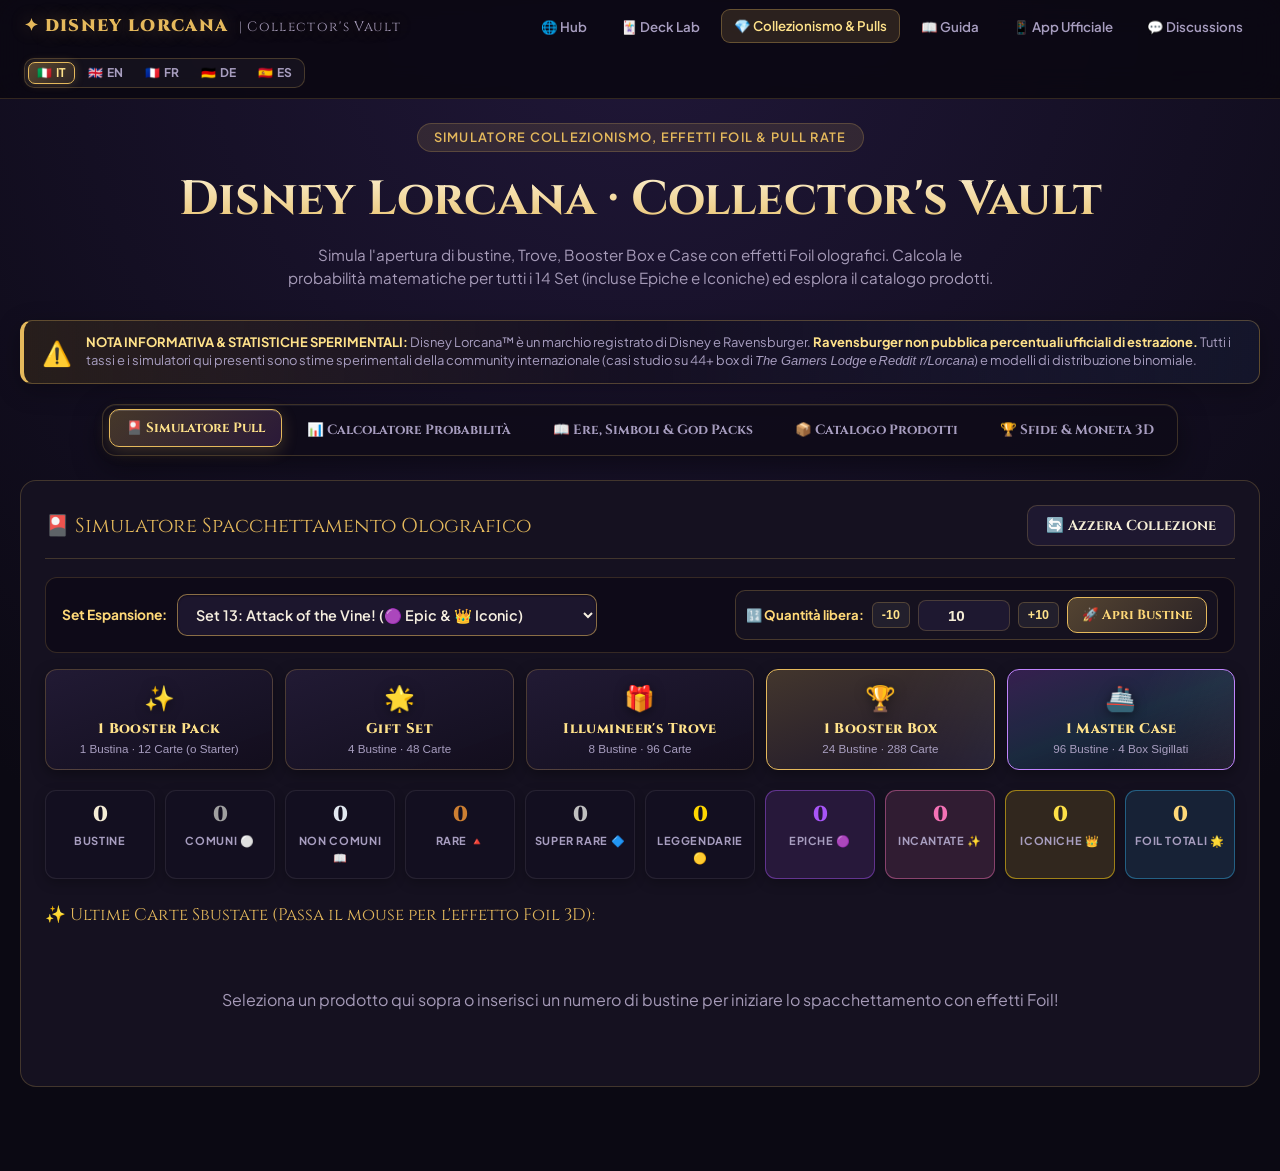
==== commit 7a9a0f23: "fix: replace non-existent 10-pack bundle with official Gift Set (4 packs) in preset cards" ====
--- a/collector-vault.html
+++ b/collector-vault.html
@@ -734,30 +734,30 @@
           <div class="sim-custom-group">
             <label for="customPackCount" style="font-size:.82rem;color:var(--gold-soft);font-weight:700;" data-i18n="lbl_custom_packs">🔢 Quantità libera:</label>
             <button type="button" class="pack-step-btn" onclick="stepCustomPacks(-10)">-10</button>
-            <input type="number" id="customPackCount" min="1" max="10000" value="36" class="custom-pack-input" style="width:92px;padding:6px 8px;" placeholder="36">
+            <input type="number" id="customPackCount" min="1" max="10000" value="10" class="custom-pack-input" style="width:92px;padding:6px 8px;" placeholder="36">
             <button type="button" class="pack-step-btn" onclick="stepCustomPacks(10)">+10</button>
             <button type="button" class="btn-pack primary" onclick="openCustomPacks()" data-i18n="btn_open_custom" style="padding:8px 14px;font-size:.83rem;">🚀 Apri Bustine</button>
           </div>
         </div>
 
-        <!-- Row 2: 5-Column Product Preset Action Cards -->
+        <!-- Row 2: 5-Column Official Sealed Products Preset Cards -->
         <div class="pack-presets-grid">
           <button type="button" class="pack-action-card" onclick="openPacks(1)">
             <span class="pack-action-icon">✨</span>
-            <span class="pack-action-title" data-i18n="act_1_title">1 Bustina</span>
-            <span class="pack-action-sub" data-i18n="act_1_sub">12 Carte · 1 Foil Garantita</span>
+            <span class="pack-action-title" data-i18n="act_1_title">1 Booster Pack</span>
+            <span class="pack-action-sub" data-i18n="act_1_sub">1 Bustina · 12 Carte (o Starter)</span>
+          </button>
+
+          <button type="button" class="pack-action-card" onclick="openPacks(4)">
+            <span class="pack-action-icon">🌟</span>
+            <span class="pack-action-title" data-i18n="act_4_title">Gift Set</span>
+            <span class="pack-action-sub" data-i18n="act_4_sub">4 Bustine · 48 Carte</span>
           </button>
 
           <button type="button" class="pack-action-card" onclick="openPacks(8)">
             <span class="pack-action-icon">🎁</span>
             <span class="pack-action-title" data-i18n="act_8_title">Illumineer's Trove</span>
             <span class="pack-action-sub" data-i18n="act_8_sub">8 Bustine · 96 Carte</span>
-          </button>
-
-          <button type="button" class="pack-action-card" onclick="openPacks(10)">
-            <span class="pack-action-icon">📦</span>
-            <span class="pack-action-title" data-i18n="act_10_title">Bundle 10 Pack</span>
-            <span class="pack-action-sub" data-i18n="act_10_sub">10 Bustine · 120 Carte</span>
           </button>
 
           <button type="button" class="pack-action-card featured-box foil-shimmer" onclick="openPacks(24)">
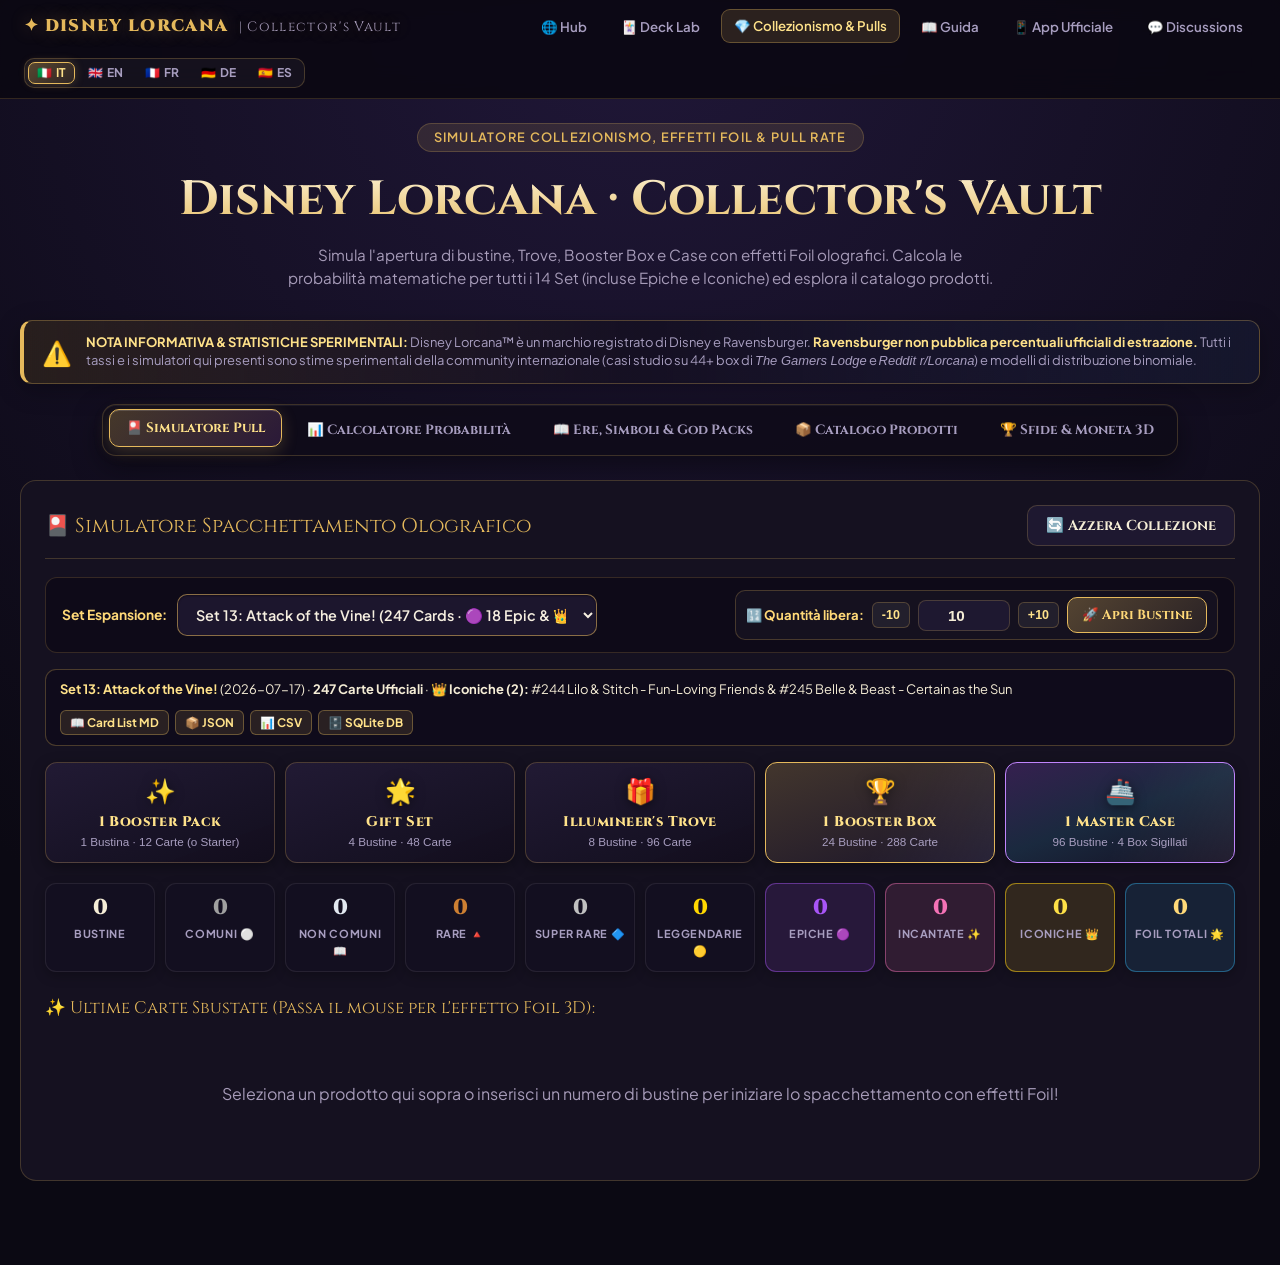
==== commit 0fac4720: "feat: complete 3,242-card official database across all 14 sets in JSON, SQLite DB, CSV & Markdown wi" ====
--- a/collector-vault.html
+++ b/collector-vault.html
@@ -714,20 +714,20 @@
           <div class="sim-set-group">
             <label for="selectSimSet" style="font-size:.86rem;color:var(--gold-soft);font-weight:700;white-space:nowrap;" data-i18n="lbl_set_select">Set Espansione:</label>
             <select class="select-set" id="selectSimSet" onchange="changeSet()">
-              <option value="set14">Set 14: Hyperia City (New · 🟣 Epic &amp; 👑 Iconic)</option>
-              <option value="set13" selected>Set 13: Attack of the Vine! (🟣 Epic &amp; 👑 Iconic)</option>
-              <option value="set12">Set 12: Wilds Unknown (🟣 Epic &amp; 👑 Iconic)</option>
-              <option value="set11">Set 11: Winterspell / Celestial Twilight (🟣 Epic)</option>
-              <option value="set10">Set 10: Whispers in the Well (🟣 Epic)</option>
-              <option value="set9">Set 9: Fables of Light / Fabled (🟣 Epic &amp; 👑 Iconic Debut)</option>
-              <option value="set8">Set 8: Reign of Jafar / Reign of Chaos</option>
-              <option value="set7">Set 7: Archazia's Island</option>
-              <option value="set6">Set 6: Azurite Sea</option>
-              <option value="set5">Set 5: Shimmering Skies</option>
-              <option value="set4">Set 4: Ursula's Return</option>
-              <option value="set3">Set 3: Into the Inklands</option>
-              <option value="set2">Set 2: Rise of the Floodborn</option>
-              <option value="set1">Set 1: The First Chapter</option>
+              <option value="set14">Set 14: Hyperia City (242 Cards · 🟣 18 Epic &amp; 👑 2 Iconic)</option>
+              <option value="set13" selected>Set 13: Attack of the Vine! (247 Cards · 🟣 18 Epic &amp; 👑 2 Iconic)</option>
+              <option value="set12">Set 12: Wilds Unknown (243 Cards · 🟣 18 Epic &amp; 👑 2 Iconic)</option>
+              <option value="set11">Set 11: Winterspell (243 Cards · 🟣 18 Epic &amp; 👑 2 Iconic)</option>
+              <option value="set10">Set 10: Whispers in the Well (242 Cards · 🟣 18 Epic &amp; 👑 2 Iconic)</option>
+              <option value="set9">Set 9: Fabled (243 Cards · 🟣 18 Epic &amp; 👑 2 Iconic)</option>
+              <option value="set8">Set 8: Reign of Jafar (229 Cards · ✨ 18 Enchanted)</option>
+              <option value="set7">Set 7: Archazia's Island (224 Cards · ✨ 18 Enchanted)</option>
+              <option value="set6">Set 6: Azurite Sea (222 Cards · ✨ 18 Enchanted)</option>
+              <option value="set5">Set 5: Shimmering Skies (223 Cards · ✨ 18 Enchanted)</option>
+              <option value="set4">Set 4: Ursula's Return (225 Cards · ✨ 18 Enchanted)</option>
+              <option value="set3">Set 3: Into the Inklands (227 Cards · ✨ 18 Enchanted)</option>
+              <option value="set2">Set 2: Rise of the Floodborn (216 Cards · ✨ 12 Enchanted)</option>
+              <option value="set1">Set 1: The First Chapter (216 Cards · ✨ 12 Enchanted)</option>
             </select>
           </div>
 
@@ -737,6 +737,19 @@
             <input type="number" id="customPackCount" min="1" max="10000" value="10" class="custom-pack-input" style="width:92px;padding:6px 8px;" placeholder="36">
             <button type="button" class="pack-step-btn" onclick="stepCustomPacks(10)">+10</button>
             <button type="button" class="btn-pack primary" onclick="openCustomPacks()" data-i18n="btn_open_custom" style="padding:8px 14px;font-size:.83rem;">🚀 Apri Bustine</button>
+          </div>
+        </div>
+
+        <!-- Active Set Info & Chase Summary Bar -->
+        <div class="set-meta-banner" id="setMetaBanner">
+          <div id="setMetaDetails">
+            <strong style="color:var(--gold-bright);">Set 13: Attack of the Vine!</strong> · 247 Carte Ufficiali · 👑 <strong>Iconiche:</strong> #244 Lilo &amp; Stitch, #245 Belle &amp; Beast
+          </div>
+          <div class="set-meta-downloads" id="setMetaDownloads">
+            <a href="docs/sets/cards/set-13-attack-of-the-vine.md" target="_blank" class="set-dl-pill">📖 Card List MD</a>
+            <a href="data/sets/json/set-13-attack-of-the-vine.json" target="_blank" class="set-dl-pill">📦 JSON</a>
+            <a href="data/sets/csv/set-13-attack-of-the-vine.csv" target="_blank" class="set-dl-pill">📊 CSV</a>
+            <a href="data/sets/db/set-13-attack-of-the-vine.db" target="_blank" class="set-dl-pill">🗄️ SQLite DB</a>
           </div>
         </div>
 
@@ -1406,11 +1419,17 @@
         div.className = `pulled-card ${rarityClass} ${foilClass}`;
         div.innerHTML = `
           <div class="pulled-card-inner">
-            ${c.rarity === 'Iconic' ? '<span class="pulled-iconic-badge">👑 ICONIC CHASE</span>' : ''}
-            ${c.foil ? '<span class="pulled-foil-badge">✨ HOLO FOIL</span>' : ''}
-            <div style="font-size:1.55rem;margin:6px 0;filter:drop-shadow(0 2px 6px rgba(0,0,0,0.45));">${getRarityIcon(c.rarity)}</div>
-            <div style="font-weight:700;font-size:.86rem;color:var(--parch);line-height:1.25;">${c.name}</div>
-            <div style="font-size:.71rem;color:var(--gold-soft);margin-top:4px;font-weight:700;letter-spacing:.04em;text-transform:uppercase;">${c.rarity}</div>
+            <div class="pulled-badge-row">
+              ${c.num ? `<span style="font-size:.64rem;color:var(--muted);font-weight:700;">#${c.num}</span>` : ''}
+              ${c.rarity === 'Iconic' ? '<span class="pulled-iconic-badge">👑 ICONIC</span>' : ''}
+              ${c.foil ? '<span class="pulled-foil-badge">✨ FOIL</span>' : ''}
+            </div>
+            <div style="font-size:1.5rem;margin:4px 0;filter:drop-shadow(0 2px 6px rgba(0,0,0,0.45));">${getRarityIcon(c.rarity)}</div>
+            <div style="font-weight:700;font-size:.84rem;color:var(--parch);line-height:1.25;">${c.name}</div>
+            <div style="display:flex;justify-content:center;align-items:center;gap:6px;margin-top:4px;flex-wrap:wrap;">
+              <span style="font-size:.69rem;color:var(--gold-soft);font-weight:700;letter-spacing:.04em;text-transform:uppercase;">${c.rarity}</span>
+              ${c.price ? `<span style="font-size:.68rem;background:rgba(34,197,94,0.18);color:#86efac;border:1px solid rgba(34,197,94,0.4);padding:1px 5px;border-radius:4px;font-weight:700;">$${Number(c.price).toFixed(2)}</span>` : ''}
+            </div>
           </div>
         `;
         grid.appendChild(div);
@@ -1421,10 +1440,20 @@
       const inSet = (setMeta.cards || []).filter(c => c.rarity === rarity);
       if (inSet.length > 0) {
         const picked = inSet[Math.floor(Math.random() * inSet.length)];
-        return { name: `${picked.name} - ${picked.sub}`, rarity: rarity, foil: isFoil };
+        const fullName = picked.sub ? `${picked.name} - ${picked.sub}` : picked.name;
+        const price = isFoil ? (picked.foil_usd || picked.usd || null) : (picked.usd || picked.foil_usd || null);
+        return {
+          num: picked.num || '',
+          name: fullName,
+          rarity: rarity,
+          foil: isFoil,
+          ink: picked.ink || '',
+          cost: picked.cost || 0,
+          price: price
+        };
       }
       const generic = (CARD_SAMPLES[rarity] || CARD_SAMPLES.Common);
-      return { name: generic[Math.floor(Math.random() * generic.length)], rarity: rarity, foil: isFoil };
+      return { num: '', name: generic[Math.floor(Math.random() * generic.length)], rarity: rarity, foil: isFoil, price: null };
     }
 
     function getRarityIcon(rarity) {
@@ -1464,9 +1493,51 @@
       `;
     }
 
+    const SET_SLUGS = {
+      set1: 'set-01-the-first-chapter',
+      set2: 'set-02-rise-of-the-floodborn',
+      set3: 'set-03-into-the-inklands',
+      set4: 'set-04-ursula-s-return',
+      set5: 'set-05-shimmering-skies',
+      set6: 'set-06-azurite-sea',
+      set7: 'set-07-archazia-s-island',
+      set8: 'set-08-reign-of-jafar',
+      set9: 'set-09-fabled',
+      set10: 'set-10-whispers-in-the-well',
+      set11: 'set-11-winterspell',
+      set12: 'set-12-wilds-unknown',
+      set13: 'set-13-attack-of-the-vine',
+      set14: 'set-14-hyperia-city'
+    };
+
+    function updateSetMetaBanner() {
+      const currentSetId = document.getElementById('selectSimSet').value;
+      const setMeta = (window.LORCANA_SETS_DB || []).find(s => s.id === currentSetId);
+      if (!setMeta) return;
+      const slug = SET_SLUGS[currentSetId] || 'set-13-attack-of-the-vine';
+      const detailsEl = document.getElementById('setMetaDetails');
+      const dlEl = document.getElementById('setMetaDownloads');
+      if (detailsEl) {
+        const iconicInfo = (setMeta.iconic_cards && setMeta.iconic_cards.length > 0)
+          ? ` · 👑 <strong>Iconiche (2):</strong> ${setMeta.iconic_cards.join(' &amp; ')}`
+          : ` · ✨ <strong>Enchanted:</strong> ${(setMeta.rarity_counts && setMeta.rarity_counts.Enchanted) || 18} Carte`;
+        detailsEl.innerHTML = `<strong style="color:var(--gold-bright);">Set ${setMeta.num}: ${setMeta.name}</strong> (${setMeta.date}) · <strong>${setMeta.total} Carte Ufficiali</strong>${iconicInfo}`;
+      }
+      if (dlEl) {
+        dlEl.innerHTML = `
+          <a href="docs/sets/cards/${slug}.md" target="_blank" class="set-dl-pill">📖 Card List MD</a>
+          <a href="data/sets/json/${slug}.json" target="_blank" class="set-dl-pill">📦 JSON</a>
+          <a href="data/sets/csv/${slug}.csv" target="_blank" class="set-dl-pill">📊 CSV</a>
+          <a href="data/sets/db/${slug}.db" target="_blank" class="set-dl-pill">🗄️ SQLite DB</a>
+        `;
+      }
+    }
+
     function changeSet() {
+      updateSetMetaBanner();
       resetPullStats();
     }
+    window.addEventListener('DOMContentLoaded', updateSetMetaBanner);
 
     // PROBABILITY CALCULATOR
     function updateProbabilityCalc(n) {
--- a/assets/css/lorcana-foil-ui.css
+++ b/assets/css/lorcana-foil-ui.css
@@ -266,14 +266,15 @@
 /* 5-Column Preset Product Action Grid */
 .pack-presets-grid {
   display: grid;
-  grid-template-columns: repeat(5, 1fr);
-  gap: 12px;
+  grid-template-columns: repeat(5, minmax(0, 1fr));
+  gap: 10px;
   margin-bottom: 20px;
-}
-
-@media (max-width: 1100px) {
+  width: 100%;
+}
+
+@media (max-width: 1150px) {
   .pack-presets-grid {
-    grid-template-columns: repeat(auto-fit, minmax(185px, 1fr));
+    grid-template-columns: repeat(auto-fit, minmax(165px, 1fr));
   }
 }
 
@@ -563,3 +564,66 @@
   transform: translateX(3px);
   box-shadow: 0 4px 16px rgba(229, 185, 92, 0.14);
 }
+
+/* Fix Badge Overlap & Horizontal Panel Overflow */
+.panel {
+  overflow-x: hidden;
+}
+
+.pulled-badge-row {
+  display: flex;
+  flex-wrap: wrap;
+  justify-content: center;
+  align-items: center;
+  gap: 4px;
+  width: 100%;
+  margin-bottom: 4px;
+}
+
+.pulled-foil-badge,
+.pulled-iconic-badge {
+  position: static !important;
+  display: inline-block !important;
+  font-size: 0.6rem !important;
+  font-weight: 900 !important;
+  padding: 2px 6px !important;
+  border-radius: 99px !important;
+  line-height: 1.2 !important;
+  white-space: nowrap !important;
+}
+
+.set-meta-banner {
+  background: rgba(15, 11, 26, 0.78);
+  border: 1px solid rgba(229, 185, 92, 0.28);
+  border-radius: 11px;
+  padding: 10px 14px;
+  margin-bottom: 16px;
+  display: flex;
+  justify-content: space-between;
+  align-items: center;
+  flex-wrap: wrap;
+  gap: 10px;
+  font-size: 0.81rem;
+}
+
+.set-meta-downloads {
+  display: flex;
+  gap: 6px;
+  flex-wrap: wrap;
+}
+
+.set-dl-pill {
+  background: rgba(229, 185, 92, 0.12);
+  border: 1px solid rgba(229, 185, 92, 0.35);
+  color: var(--gold-bright);
+  padding: 3px 9px;
+  border-radius: 6px;
+  font-size: 0.74rem;
+  font-weight: 700;
+  transition: all 0.15s;
+}
+
+.set-dl-pill:hover {
+  background: rgba(229, 185, 92, 0.28);
+  transform: translateY(-1px);
+}
